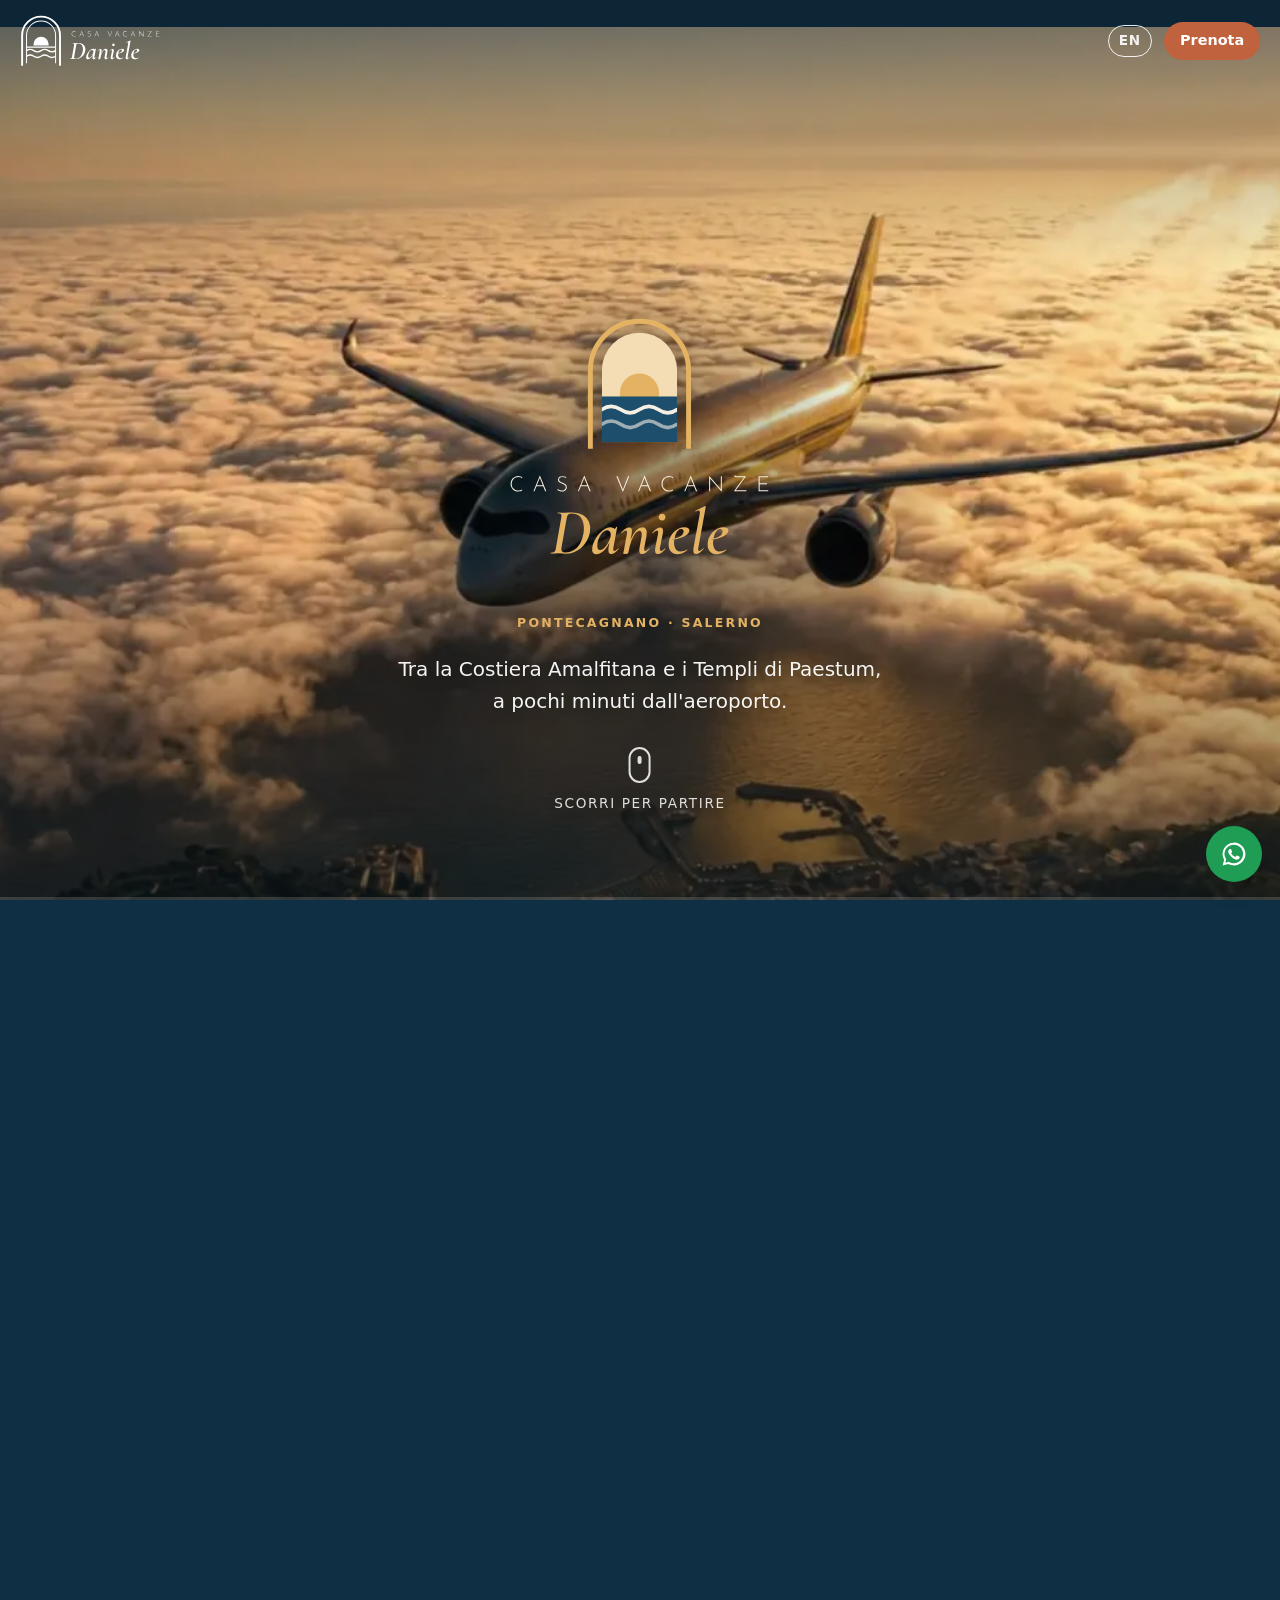
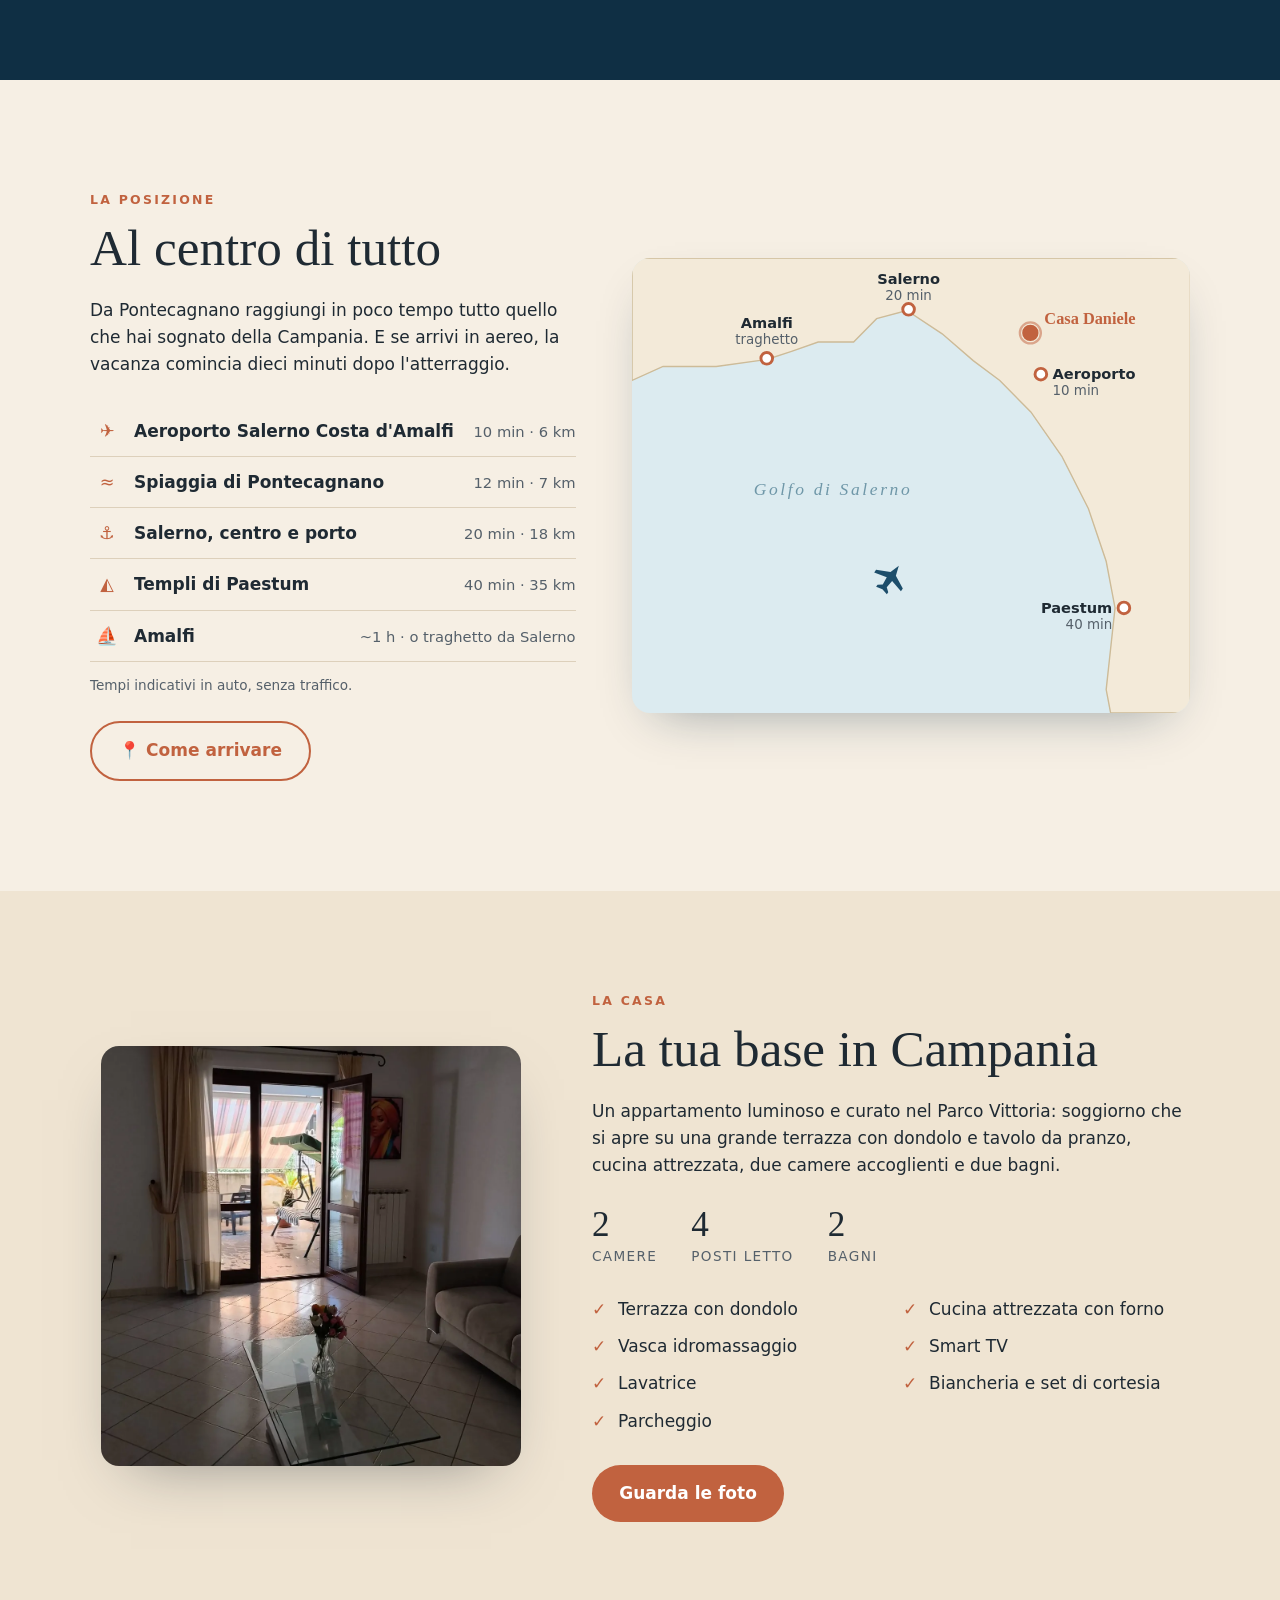
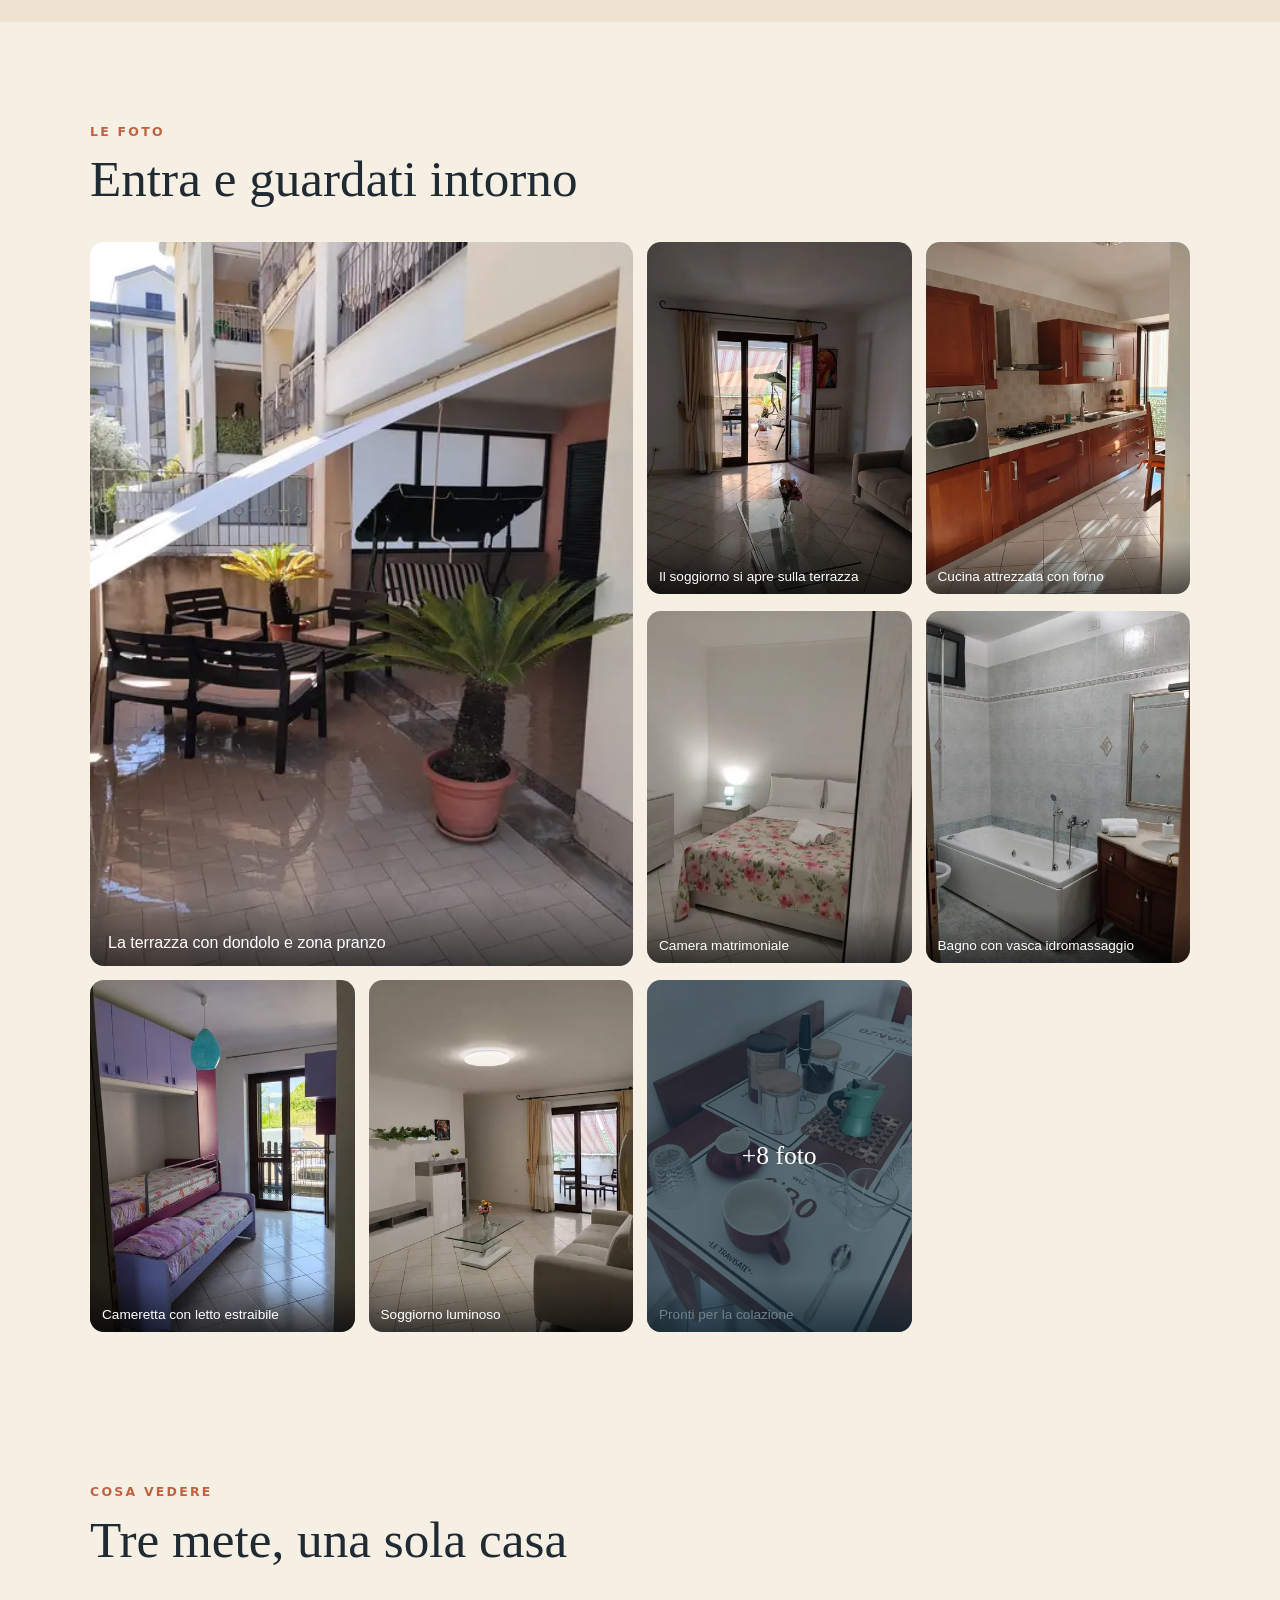
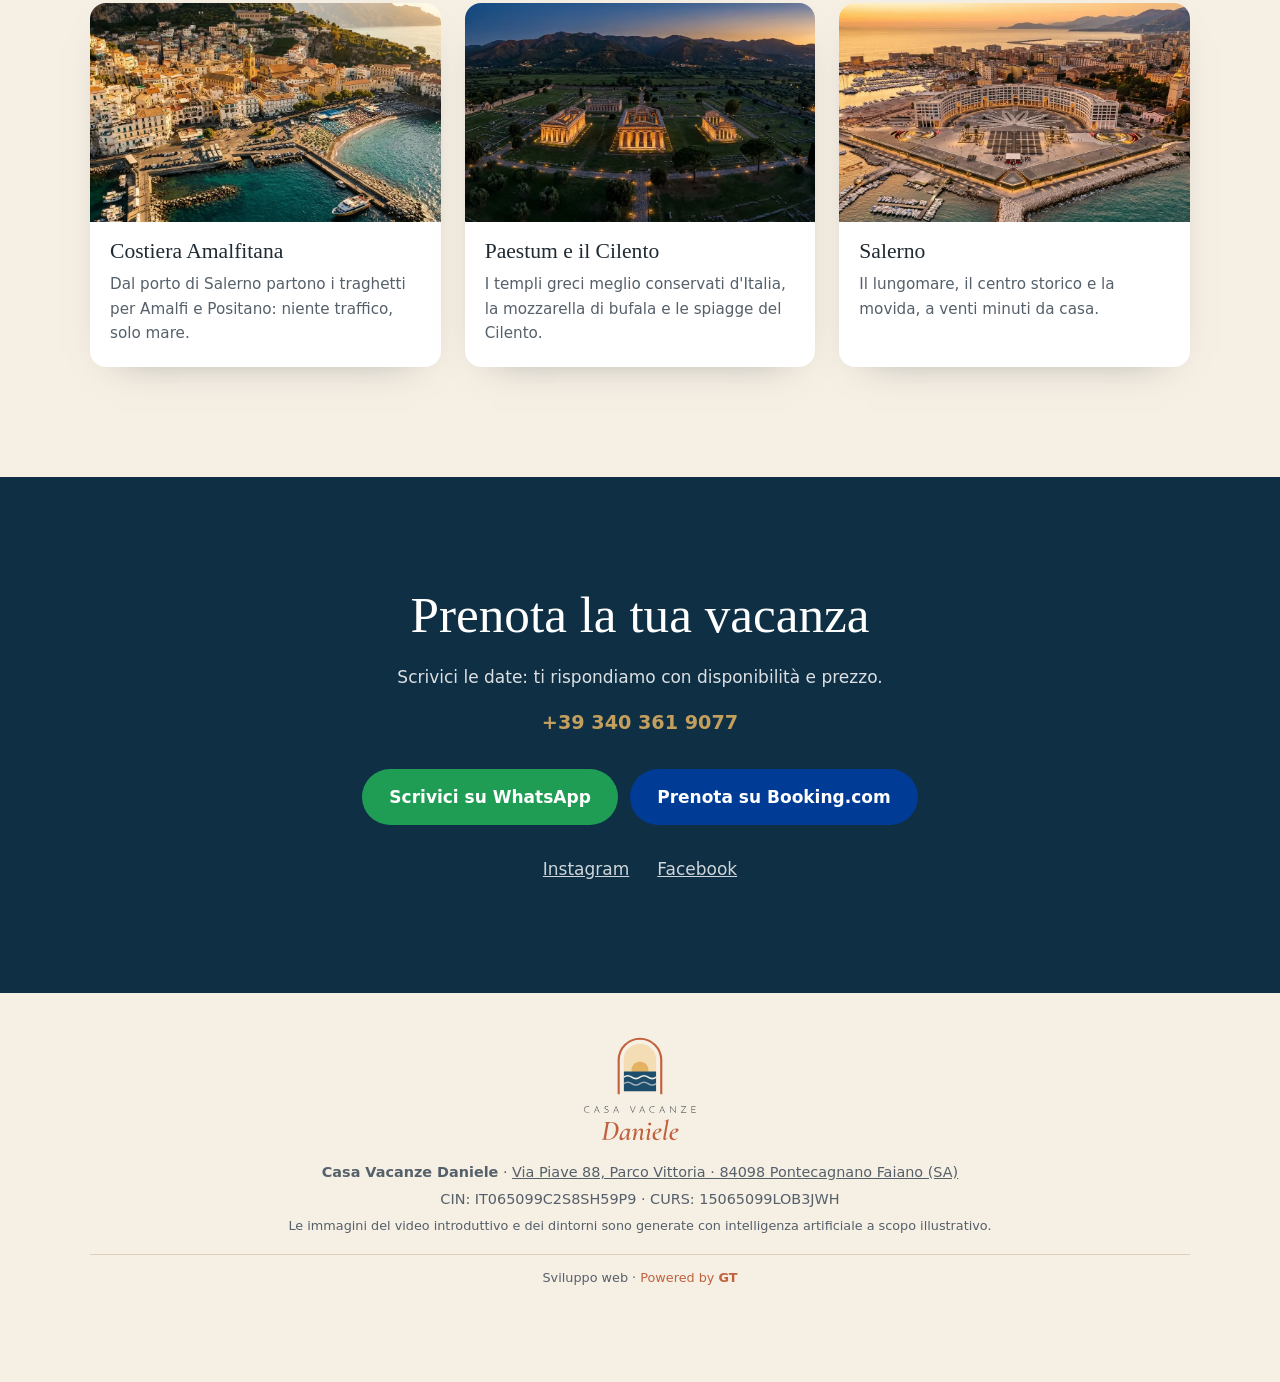
==== index.html @ b4d6b2c0 "Pulsante Prenota su Booking.com (IT/EN) Co-Authored-By: Claude Opus 5.5 <noreply@anthropic.com>" ====
<!doctype html>
<html lang="it">
<head>
<meta charset="utf-8">
<meta name="viewport" content="width=device-width, initial-scale=1">
<title>Casa Vacanze Daniele · Pontecagnano</title>
<meta name="description" content="Casa vacanze a Pontecagnano (SA): a 10 minuti dall'Aeroporto Salerno Costa d'Amalfi, tra la Costiera Amalfitana e i Templi di Paestum.">
<link rel="canonical" href="https://casavacanzedaniele.pages.dev/">
<link rel="alternate" hreflang="it" href="https://casavacanzedaniele.pages.dev/">
<link rel="alternate" hreflang="en" href="https://casavacanzedaniele.pages.dev/en/">
<link rel="alternate" hreflang="x-default" href="https://casavacanzedaniele.pages.dev/">
<meta name="theme-color" content="#0f2f44">
<meta property="og:type" content="website">
<meta property="og:site_name" content="Casa Vacanze Daniele">
<meta property="og:title" content="Casa Vacanze Daniele · Pontecagnano">
<meta property="og:description" content="Casa vacanze a Pontecagnano (SA): a 10 minuti dall'Aeroporto Salerno Costa d'Amalfi, tra la Costiera Amalfitana e i Templi di Paestum.">
<meta property="og:url" content="https://casavacanzedaniele.pages.dev/">
<meta property="og:image" content="https://casavacanzedaniele.pages.dev/brand/og-image.jpg">
<meta property="og:image:width" content="1200">
<meta property="og:image:height" content="630">
<meta property="og:image:alt" content="Logo Casa Vacanze Daniele">
<meta property="og:locale" content="it_IT">
<meta property="og:locale:alternate" content="en_GB">
<meta name="twitter:card" content="summary_large_image">
<link rel="preload" as="image" href="frames/d/000.webp" media="(min-aspect-ratio: 1/1)">
<link rel="preload" as="image" href="frames/m/000.webp" media="(max-aspect-ratio: 1/1)">
<link rel="icon" href="brand/favicon.svg" type="image/svg+xml">
<link rel="icon" href="brand/favicon.ico" sizes="any">
<link rel="apple-touch-icon" href="brand/apple-touch-icon.png">
<link rel="stylesheet" href="style.css">
</head>
<body>

<header class="topbar">
  <a class="brand" href="#top" aria-label="Casa Vacanze Daniele, torna all'inizio">
    <img class="logo-light" src="brand/logo-orizzontale-mono-bianco.svg" alt="" width="150" height="44">
    <img class="logo-color" src="brand/logo-orizzontale-colore.svg" alt="" width="150" height="44">
  </a>
  <nav class="topnav">
    <a class="lang" href="en/" hreflang="en" lang="en" aria-label="English version">EN</a>
    <a class="btn btn-small" href="#prenota">Prenota</a>
  </nav>
</header>

<!-- ===== Volo a scorrimento ===== -->
<section id="top" class="volo" aria-label="Il viaggio verso Casa Vacanze Daniele">
  <div class="volo-sticky">
    <canvas id="volo-canvas" aria-hidden="true"></canvas>
    <div class="volo-shade"></div>

    <div class="cap cap-hero" data-in="0" data-out="0.09">
      <h1 class="hero-logo"><img src="brand/logo-verticale-negativo.svg" alt="Casa Vacanze Daniele" width="300" height="200"></h1>
      <p class="eyebrow">Pontecagnano · Salerno</p>
      <p class="lead">Tra la Costiera Amalfitana e i Templi di Paestum,<br>a pochi minuti dall'aeroporto.</p>
      <p class="scroll-hint"><span></span>Scorri per partire</p>
    </div>

    <div class="cap cap-left" data-in="0.11" data-out="0.25">
      <p class="eyebrow">✈ Si atterra qui</p>
      <h2>Aeroporto Salerno<br>Costa d'Amalfi</h2>
      <p class="stat"><strong>10</strong> minuti da casa <span>· 6 km</span></p>
    </div>

    <div class="cap cap-right" data-in="0.33" data-out="0.5">
      <p class="eyebrow">Costiera Amalfitana</p>
      <h2>Amalfi, Positano,<br>Ravello</h2>
      <p class="stat"><strong>20</strong> minuti al porto di Salerno <span>· poi il traghetto</span></p>
    </div>

    <div class="cap cap-left" data-in="0.6" data-out="0.79">
      <p class="eyebrow">Patrimonio UNESCO</p>
      <h2>I Templi<br>di Paestum</h2>
      <p class="stat"><strong>40</strong> minuti da casa <span>· 35 km</span></p>
    </div>

    <div class="cap cap-end" data-in="0.88" data-out="1.01">
      <p class="eyebrow">Via Piave 88 · Parco Vittoria</p>
      <h2>E poi, casa.</h2>
      <a class="btn" href="#prenota">Verifica le date</a>
    </div>

    <div class="volo-progress"><span id="volo-bar"></span></div>
  </div>
</section>

<!-- ===== Mappa ===== -->
<section id="posizione" class="mappa">
  <div class="wrap mappa-grid">
    <div class="mappa-text">
      <p class="eyebrow">La posizione</p>
      <h2>Al centro di tutto</h2>
      <p>Da Pontecagnano raggiungi in poco tempo tutto quello che hai sognato della Campania. E se arrivi in aereo, la vacanza comincia dieci minuti dopo l'atterraggio.</p>
      <ul class="dist">
        <li><span class="ico">✈</span><b>Aeroporto Salerno Costa d'Amalfi</b><i>10 min · 6 km</i></li>
        <li><span class="ico">≈</span><b>Spiaggia di Pontecagnano</b><i>12 min · 7 km</i></li>
        <li><span class="ico">⚓</span><b>Salerno, centro e porto</b><i>20 min · 18 km</i></li>
        <li><span class="ico">◭</span><b>Templi di Paestum</b><i>40 min · 35 km</i></li>
        <li><span class="ico">⛵</span><b>Amalfi</b><i>~1 h · o traghetto da Salerno</i></li>
      </ul>
      <p class="note">Tempi indicativi in auto, senza traffico.</p>
      <a class="btn btn-outline" href="https://www.google.com/maps/dir/?api=1&amp;destination=Via%20Piave%2088%2C%2084098%20Pontecagnano%20Faiano%20SA" target="_blank" rel="noopener">📍 Come arrivare</a>
    </div>
    <div class="mappa-svg-wrap">
      <svg id="mappa-svg" role="img" aria-label="Mappa schematica: la casa al centro tra aeroporto, Salerno, Costiera Amalfitana e Paestum"></svg>
    </div>
  </div>
</section>

<!-- ===== La casa ===== -->
<section id="casa" class="casa">
  <div class="wrap casa-grid">
    <figure class="casa-foto"><img src="img/galleria/02-soggiorno-terrazza.webp" alt="Il soggiorno che si apre sulla terrazza" loading="lazy" width="1050" height="1400"></figure>
    <div>
      <p class="eyebrow">La casa</p>
      <h2>La tua base in Campania</h2>
      <p>Un appartamento luminoso e curato nel Parco Vittoria: soggiorno che si apre su una grande terrazza con dondolo e tavolo da pranzo, cucina attrezzata, due camere accoglienti e due bagni.</p>
      <div class="facts">
        <div><strong>2</strong><span>camere</span></div>
        <div><strong>4</strong><span>posti letto</span></div>
        <div><strong>2</strong><span>bagni</span></div>
      </div>
      <ul class="servizi">
        <li>Terrazza con dondolo</li>
        <li>Cucina attrezzata con forno</li>
        <li>Vasca idromassaggio</li>
        <li>Smart TV</li>
        <li>Lavatrice</li>
        <li>Biancheria e set di cortesia</li>
        <li>Parcheggio</li>
      </ul>
      <a class="btn galleria-open" href="#galleria">Guarda le foto</a>
    </div>
  </div>
</section>

<!-- ===== Galleria ===== -->
<section id="galleria" class="galleria">
  <div class="wrap">
    <p class="eyebrow">Le foto</p>
    <h2>Entra e guardati intorno</h2>
    <div id="galleria-grid" class="g-grid"></div>
  </div>
</section>

<dialog id="lightbox" class="lb" aria-label="Galleria foto">
  <button class="lb-close" type="button" aria-label="Chiudi">×</button>
  <button class="lb-prev" type="button" aria-label="Foto precedente">‹</button>
  <figure><img id="lb-img" alt=""><figcaption id="lb-cap"></figcaption></figure>
  <button class="lb-next" type="button" aria-label="Foto successiva">›</button>
</dialog>

<!-- ===== Dintorni ===== -->
<section id="dintorni" class="dintorni">
  <div class="wrap">
    <p class="eyebrow">Cosa vedere</p>
    <h2>Tre mete, una sola casa</h2>
    <div class="cards">
      <article class="card"><img src="img/amalfi.webp" alt="Veduta di Amalfi dal mare" loading="lazy"><div><h3>Costiera Amalfitana</h3><p>Dal porto di Salerno partono i traghetti per Amalfi e Positano: niente traffico, solo mare.</p></div></article>
      <article class="card"><img src="img/paestum.webp" alt="I templi di Paestum al tramonto" loading="lazy"><div><h3>Paestum e il Cilento</h3><p>I templi greci meglio conservati d'Italia, la mozzarella di bufala e le spiagge del Cilento.</p></div></article>
      <article class="card"><img src="img/salerno.webp" alt="Il lungomare di Salerno" loading="lazy"><div><h3>Salerno</h3><p>Il lungomare, il centro storico e la movida, a venti minuti da casa.</p></div></article>
    </div>
  </div>
</section>

<!-- ===== Prenota ===== -->
<section id="prenota" class="prenota">
  <div class="wrap">
    <h2>Prenota la tua vacanza</h2>
    <p>Scrivici le date: ti rispondiamo con disponibilità e prezzo.</p>
    <p class="tel"><a href="tel:+393403619077">+39 340 361 9077</a></p>
    <div class="cta-row">
      <a class="btn btn-wa" href="https://wa.me/393403619077?text=Ciao!%20Vorrei%20informazioni%20su%20Casa%20Vacanze%20Daniele%20per%20queste%20date%3A%20" target="_blank" rel="noopener">Scrivici su WhatsApp</a>
      <a class="btn btn-booking" href="https://www.booking.com/hotel/it/casa-vacanza-daniele.it.html" target="_blank" rel="noopener">Prenota su Booking.com</a>
    </div>
    <div class="social">
      <a href="https://www.instagram.com/casa.vacanze.daniele.88" target="_blank" rel="noopener">Instagram</a>
      <a href="https://www.facebook.com/share/1AMpjpH5wC/" target="_blank" rel="noopener">Facebook</a>
    </div>
  </div>
</section>

<footer class="footer">
  <div class="wrap">
    <img class="footer-logo" src="brand/logo-verticale-colore.svg" alt="Casa Vacanze Daniele" width="150" height="100" loading="lazy">
    <p><b>Casa Vacanze Daniele</b> · <a href="https://www.google.com/maps/dir/?api=1&amp;destination=Via%20Piave%2088%2C%2084098%20Pontecagnano%20Faiano%20SA" target="_blank" rel="noopener">Via Piave 88, Parco Vittoria · 84098 Pontecagnano Faiano (SA)</a></p>
    <p>CIN: IT065099C2S8SH59P9 · CURS: 15065099LOB3JWH</p>
    <p class="small">Le immagini del video introduttivo e dei dintorni sono generate con intelligenza artificiale a scopo illustrativo.</p>
    <p class="credit">Sviluppo web · <a href="https://giuseppetrotta82.github.io/" target="_blank" rel="noopener">Powered by <b>GT</b></a></p>
  </div>
</footer>

<a class="wa-float" href="https://wa.me/393403619077?text=Ciao!%20Vorrei%20informazioni%20su%20Casa%20Vacanze%20Daniele%20per%20queste%20date%3A%20" target="_blank" rel="noopener" aria-label="Scrivici su WhatsApp">
  <svg viewBox="0 0 32 32" width="28" height="28" aria-hidden="true"><path fill="currentColor" d="M16 3a13 13 0 0 0-11.2 19.6L3 29l6.6-1.7A13 13 0 1 0 16 3zm0 23.6c-2 0-3.9-.5-5.6-1.5l-.4-.2-3.9 1 1-3.8-.3-.4A10.6 10.6 0 1 1 16 26.6zm5.8-7.9c-.3-.2-1.9-.9-2.2-1-.3-.1-.5-.2-.7.2l-1 1.2c-.2.2-.4.2-.7.1a8.7 8.7 0 0 1-4.3-3.8c-.3-.6.3-.5.9-1.7.1-.2 0-.4 0-.5l-1-2.4c-.3-.6-.5-.5-.7-.5h-.6c-.2 0-.6.1-.9.4-.3.3-1.1 1.1-1.1 2.7s1.2 3.1 1.3 3.3c.2.2 2.3 3.5 5.5 4.9 2 .9 2.8 1 3.8.8.6-.1 1.9-.8 2.2-1.5.3-.7.3-1.4.2-1.5-.1-.2-.3-.3-.7-.5z"/></svg>
</a>

<script src="app.js"></script>
<!-- Cloudflare Web Analytics --><script type='module' src='https://static.cloudflareinsights.com/beacon.min.js' data-cf-beacon='{"token": "2e57af9ade6646ae8758095573b3b526"}'></script><!-- End Cloudflare Web Analytics -->
</body>
</html>
---- style.css ----
:root{
  --sand:#f6efe4;
  --sand-2:#efe4d2;
  --ink:#1f2a33;
  --ink-soft:#55606a;
  --sea:#1d4e6b;
  --sea-deep:#0f2f44;
  --terra:#c1623f;
  --gold:#e3b363;
  --line:#ddd0bb;
  --serif:"Iowan Old Style","Palatino Linotype",Palatino,Georgia,serif;
  --sans:system-ui,-apple-system,"Segoe UI",Roboto,"Helvetica Neue",Arial,sans-serif;
}
*{box-sizing:border-box}
html{scroll-behavior:smooth}
body{margin:0;background:var(--sand);color:var(--ink);font:17px/1.6 var(--sans);-webkit-font-smoothing:antialiased}
img{max-width:100%;display:block}
h1,h2,h3{font-family:var(--serif);font-weight:500;line-height:1.1;margin:0 0 .4em}
h1 em,.brand em{font-style:italic;color:var(--gold)}
h2{font-size:clamp(2rem,4.5vw,3.2rem)}
h3{font-size:1.35rem}
a{color:inherit}
.wrap{max-width:1140px;margin:0 auto;padding:0 20px}
.eyebrow{text-transform:uppercase;letter-spacing:.18em;font-size:.78rem;font-weight:600;color:var(--terra);margin:0 0 .8em}
.todo{background:#fff3b0;color:#6b5400;border-radius:4px;padding:0 .3em;font-style:normal}

/* bottoni */
.btn{display:inline-block;background:var(--terra);color:#fff;text-decoration:none;font-weight:600;padding:.85em 1.6em;border-radius:999px;transition:transform .2s,background .2s}
.btn:hover{background:#a9512f;transform:translateY(-1px)}
.btn-small{padding:.5em 1.1em;font-size:.9rem}
.btn-outline{background:transparent;color:var(--terra);border:2px solid var(--terra);margin-top:.6em}
.btn-outline:hover{background:var(--terra);color:#fff}
.topnav{display:flex;align-items:center;gap:12px}
.lang{font-weight:600;font-size:.85rem;letter-spacing:.06em;text-decoration:none;border:1.5px solid currentColor;border-radius:999px;padding:.32em .75em;opacity:.9}
.lang:hover{opacity:1}
.footer p a{color:inherit}
.btn-wa{background:#1f9d55}
.btn-wa:hover{background:#18834a}
.btn .todo{margin-left:.4em}

/* topbar */
.topbar{position:fixed;inset:0 0 auto;z-index:20;display:flex;justify-content:space-between;align-items:center;padding:14px 20px;color:#fff;transition:background .3s,color .3s,box-shadow .3s}
.topbar.solid{background:rgba(246,239,228,.94);color:var(--ink);box-shadow:0 1px 0 var(--line);backdrop-filter:blur(8px)}
.brand{display:block;height:54px;text-decoration:none}
.brand img{height:54px;width:auto}
@media (max-width:820px){.brand,.brand img{height:44px}}
.brand .logo-color,.topbar.solid .brand .logo-light{display:none}
.topbar.solid .brand .logo-color{display:block}
.hero-logo{margin:0 0 .5em}
.hero-logo img{width:min(300px,62vw);height:auto;margin:0 auto;filter:drop-shadow(0 4px 18px rgba(0,0,0,.35))}
.footer-logo{width:130px;height:auto;margin-bottom:14px}

/* ===== volo ===== */
.volo{position:relative;height:720vh;background:var(--sea-deep)}
.volo-sticky{position:sticky;top:0;height:100vh;height:100svh;overflow:hidden}
#volo-canvas{position:absolute;inset:0;width:100%;height:100%;display:block}
.volo-shade{position:absolute;inset:0;pointer-events:none;background:linear-gradient(180deg,rgba(10,25,36,.45) 0%,rgba(10,25,36,0) 30%,rgba(10,25,36,0) 60%,rgba(10,25,36,.55) 100%)}
.cap{position:absolute;color:#fff;opacity:0;transform:translateY(24px);pointer-events:none;text-shadow:0 2px 18px rgba(0,0,0,.45);max-width:min(560px,86vw)}
.cap.on{pointer-events:auto}
.cap::before{content:"";position:absolute;inset:-60px -90px;z-index:-1;background:radial-gradient(closest-side,rgba(8,20,30,.55),rgba(8,20,30,0));pointer-events:none}
.cap h1{font-size:clamp(2.6rem,7vw,5.4rem)}
.cap h2{font-size:clamp(2rem,5vw,3.6rem)}
.cap .eyebrow{color:var(--gold)}
.cap .lead{font-size:clamp(1rem,1.6vw,1.25rem);opacity:.95}
.cap-hero{left:50%;top:auto;bottom:8vh;transform:translate(-50%,0);text-align:center;max-width:90vw}
.cap-left{left:6vw;bottom:14vh}
.cap-right{right:6vw;bottom:14vh;text-align:right}
.cap-end{left:50%;bottom:16vh;transform:translateX(-50%);text-align:center}
.stat{font-size:1.1rem;margin:.3em 0 0}
.stat strong{font-family:var(--serif);font-size:3.4rem;font-weight:500;color:var(--gold);vertical-align:-.12em;margin-right:.15em}
.stat span{opacity:.8}
.scroll-hint{margin-top:2.2em;font-size:.85rem;letter-spacing:.12em;text-transform:uppercase;opacity:.85}
.scroll-hint span{display:block;width:22px;height:36px;border:2px solid #fff;border-radius:12px;margin:0 auto .7em;position:relative}
.scroll-hint span::after{content:"";position:absolute;left:50%;top:7px;width:4px;height:8px;margin-left:-2px;background:#fff;border-radius:2px;animation:wheel 1.6s infinite}
@keyframes wheel{0%{opacity:1;transform:translateY(0)}100%{opacity:0;transform:translateY(12px)}}
.volo-progress{position:absolute;left:0;right:0;bottom:0;height:3px;background:rgba(255,255,255,.15)}
.volo-progress span{display:block;height:100%;width:0;background:var(--gold)}

/* ===== mappa ===== */
.mappa{padding:110px 0}
.mappa-grid{display:grid;grid-template-columns:1fr 1.15fr;gap:56px;align-items:center}
.dist{list-style:none;padding:0;margin:1.6em 0 .6em}
.dist li{display:grid;grid-template-columns:34px 1fr auto;align-items:baseline;gap:10px;padding:.65em 0;border-bottom:1px solid var(--line)}
.dist .ico{color:var(--terra);font-size:1.1rem;text-align:center}
.dist i{font-style:normal;color:var(--ink-soft);font-size:.92rem;white-space:nowrap}
.note{font-size:.85rem;color:var(--ink-soft)}
.mappa-svg-wrap{background:#dcebf0;border-radius:18px;overflow:hidden;box-shadow:0 20px 50px -25px rgba(15,47,68,.45)}
#mappa-svg{display:block;width:100%;height:auto}
#mappa-svg .land{fill:#f3ead9;stroke:#cdbb98;stroke-width:1.2}
#mappa-svg .route{fill:none;stroke:var(--terra);stroke-width:2.4;stroke-linecap:round;stroke-dasharray:4 7}
#mappa-svg .route.main{stroke-width:3.2;stroke:var(--sea)}
#mappa-svg .dot{fill:#fff;stroke:var(--terra);stroke-width:2.5}
#mappa-svg .home{fill:var(--terra)}
#mappa-svg .home-ring{fill:none;stroke:var(--terra);stroke-width:2;opacity:.5;transform-box:fill-box;transform-origin:center;animation:ring 2.2s infinite}
@keyframes ring{0%{transform:scale(.6);opacity:.7}100%{transform:scale(2.2);opacity:0}}
#mappa-svg .lbl{font:600 12.5px var(--sans);fill:var(--ink)}
#mappa-svg .lbl-t{font:500 11.5px var(--sans);fill:var(--ink-soft)}
#mappa-svg .lbl-home{font:600 14px var(--serif);fill:var(--terra)}
#mappa-svg .sea-lbl{font:italic 15px var(--serif);fill:#6f97a8;letter-spacing:.15em}
#mappa-svg .plane{fill:var(--sea)}

/* ===== casa ===== */
.casa{padding:100px 0;background:var(--sand-2)}
.casa-grid{display:grid;grid-template-columns:.85fr 1.15fr;gap:60px;align-items:center}
.casa-foto{max-width:420px;margin:0 auto}
.casa-foto img{border-radius:18px;box-shadow:0 24px 60px -30px rgba(31,42,51,.5);aspect-ratio:1/1;object-fit:cover;object-position:50% 85%;width:100%;height:auto}
.facts{display:flex;gap:34px;margin:1.6em 0}
.facts strong{display:block;font-family:var(--serif);font-size:2.2rem;font-weight:500;line-height:1}
.facts span{font-size:.85rem;color:var(--ink-soft);text-transform:uppercase;letter-spacing:.1em}
.servizi{list-style:none;padding:0;margin:0;display:grid;grid-template-columns:1fr 1fr;gap:10px 24px}
.servizi li{padding-left:26px;position:relative}
.servizi li::before{content:"✓";position:absolute;left:0;color:var(--terra);font-weight:700}

.casa .galleria-open{margin-top:1.8em}

/* ===== galleria ===== */
.galleria{padding:100px 0 40px}
.g-grid{display:grid;grid-template-columns:repeat(4,1fr);gap:14px;margin-top:2em}
.g-item{position:relative;padding:0;border:0;border-radius:14px;overflow:hidden;cursor:zoom-in;aspect-ratio:3/4;background:var(--sand-2)}
.g-item img{width:100%;height:100%;object-fit:cover;transition:transform .5s}
.g-item:hover img{transform:scale(1.04)}
.g-item span{position:absolute;left:0;right:0;bottom:0;padding:28px 12px 10px;color:#fff;font-size:.85rem;text-align:left;background:linear-gradient(transparent,rgba(0,0,0,.6))}
.g-big{grid-column:span 2;grid-row:span 2}
.g-big span{font-size:1rem;padding:40px 18px 14px}
.g-more em{position:absolute;inset:0;display:grid;place-items:center;background:rgba(15,47,68,.6);color:#fff;font:500 1.6rem var(--serif);font-style:normal}
.g-item:focus-visible{outline:3px solid var(--terra);outline-offset:2px}
.lb{border:0;padding:0;background:transparent;max-width:100vw;max-height:100vh;width:100vw;height:100vh;color:#fff}
.lb::backdrop{background:rgba(8,18,26,.92)}
.lb figure{margin:0;height:100%;display:flex;flex-direction:column;align-items:center;justify-content:center;padding:56px 64px 20px}
.lb img{max-width:100%;max-height:calc(100vh - 120px);object-fit:contain;border-radius:8px;user-select:none;-webkit-user-drag:none}
.lb figcaption{margin-top:12px;font-size:.95rem;opacity:.85}
.lb button{position:absolute;background:rgba(255,255,255,.12);color:#fff;border:0;border-radius:50%;width:48px;height:48px;font-size:2rem;line-height:1;cursor:pointer}
.lb button:hover{background:rgba(255,255,255,.25)}
.lb-close{top:14px;right:14px}
.lb-prev{left:14px;top:50%;transform:translateY(-50%)}
.lb-next{right:14px;top:50%;transform:translateY(-50%)}
.prenota .tel a{color:var(--gold);font-size:1.2rem;text-decoration:none;font-weight:600}

/* ===== dintorni ===== */
.dintorni{padding:110px 0}
.cards{display:grid;grid-template-columns:repeat(3,1fr);gap:24px;margin-top:2em}
.card{background:#fff;border-radius:16px;overflow:hidden;box-shadow:0 14px 40px -28px rgba(31,42,51,.5)}
.card img{aspect-ratio:16/10;object-fit:cover;width:100%}
.card div{padding:18px 20px 22px}
.card p{margin:0;color:var(--ink-soft);font-size:.95rem}

/* ===== prenota ===== */
.prenota{padding:110px 0;background:var(--sea-deep);color:#fff;text-align:center}
.prenota p{opacity:.85}
.cta-row{margin:1.8em 0;display:flex;flex-wrap:wrap;gap:12px;justify-content:center}
.btn-booking{background:#003b95}
.btn-booking:hover{background:#00296b}
.social{display:flex;gap:28px;justify-content:center}
.social a{opacity:.8}
.footer{padding:40px 0 90px;font-size:.9rem;color:var(--ink-soft)}
.footer p{margin:.3em 0}
.footer{text-align:center}
.footer .footer-logo{margin-left:auto;margin-right:auto}
.footer .small{font-size:.8rem}
.footer .credit{margin-top:1.4em;padding-top:1em;border-top:1px solid var(--line);font-size:.8rem}
.footer .credit a{color:var(--terra);text-decoration:none}
.footer .credit a:hover{text-decoration:underline}
.wa-float{position:fixed;right:18px;bottom:18px;z-index:30;width:56px;height:56px;border-radius:50%;background:#1f9d55;color:#fff;display:grid;place-items:center;box-shadow:0 10px 25px -8px rgba(0,0,0,.45)}

/* ===== mobile ===== */
@media (max-width:820px){
  body{font-size:16px}
  .wrap{padding:0 16px}
  .mappa,.casa,.dintorni,.prenota{padding:72px 0}
  .mappa-grid,.casa-grid{grid-template-columns:1fr;gap:32px}
  .mappa-svg-wrap{order:-1}
  .cards{grid-template-columns:1fr}
  .galleria{padding:72px 0 20px}
  .casa-foto img{aspect-ratio:4/3}
  .g-grid{grid-template-columns:1fr 1fr;gap:10px}
  .lb figure{padding:56px 8px 20px}
  .lb-prev,.lb-next{top:auto;bottom:16px;transform:none}
  .cap-left,.cap-right{left:16px;right:16px;bottom:12vh;text-align:left;max-width:none}
  .stat strong{font-size:2.8rem}
  .dist li{grid-template-columns:28px 1fr;}
  .dist i{grid-column:2}
}
@media (prefers-reduced-motion:reduce){
  html{scroll-behavior:auto}
  .home-ring,.scroll-hint span::after{animation:none}
}
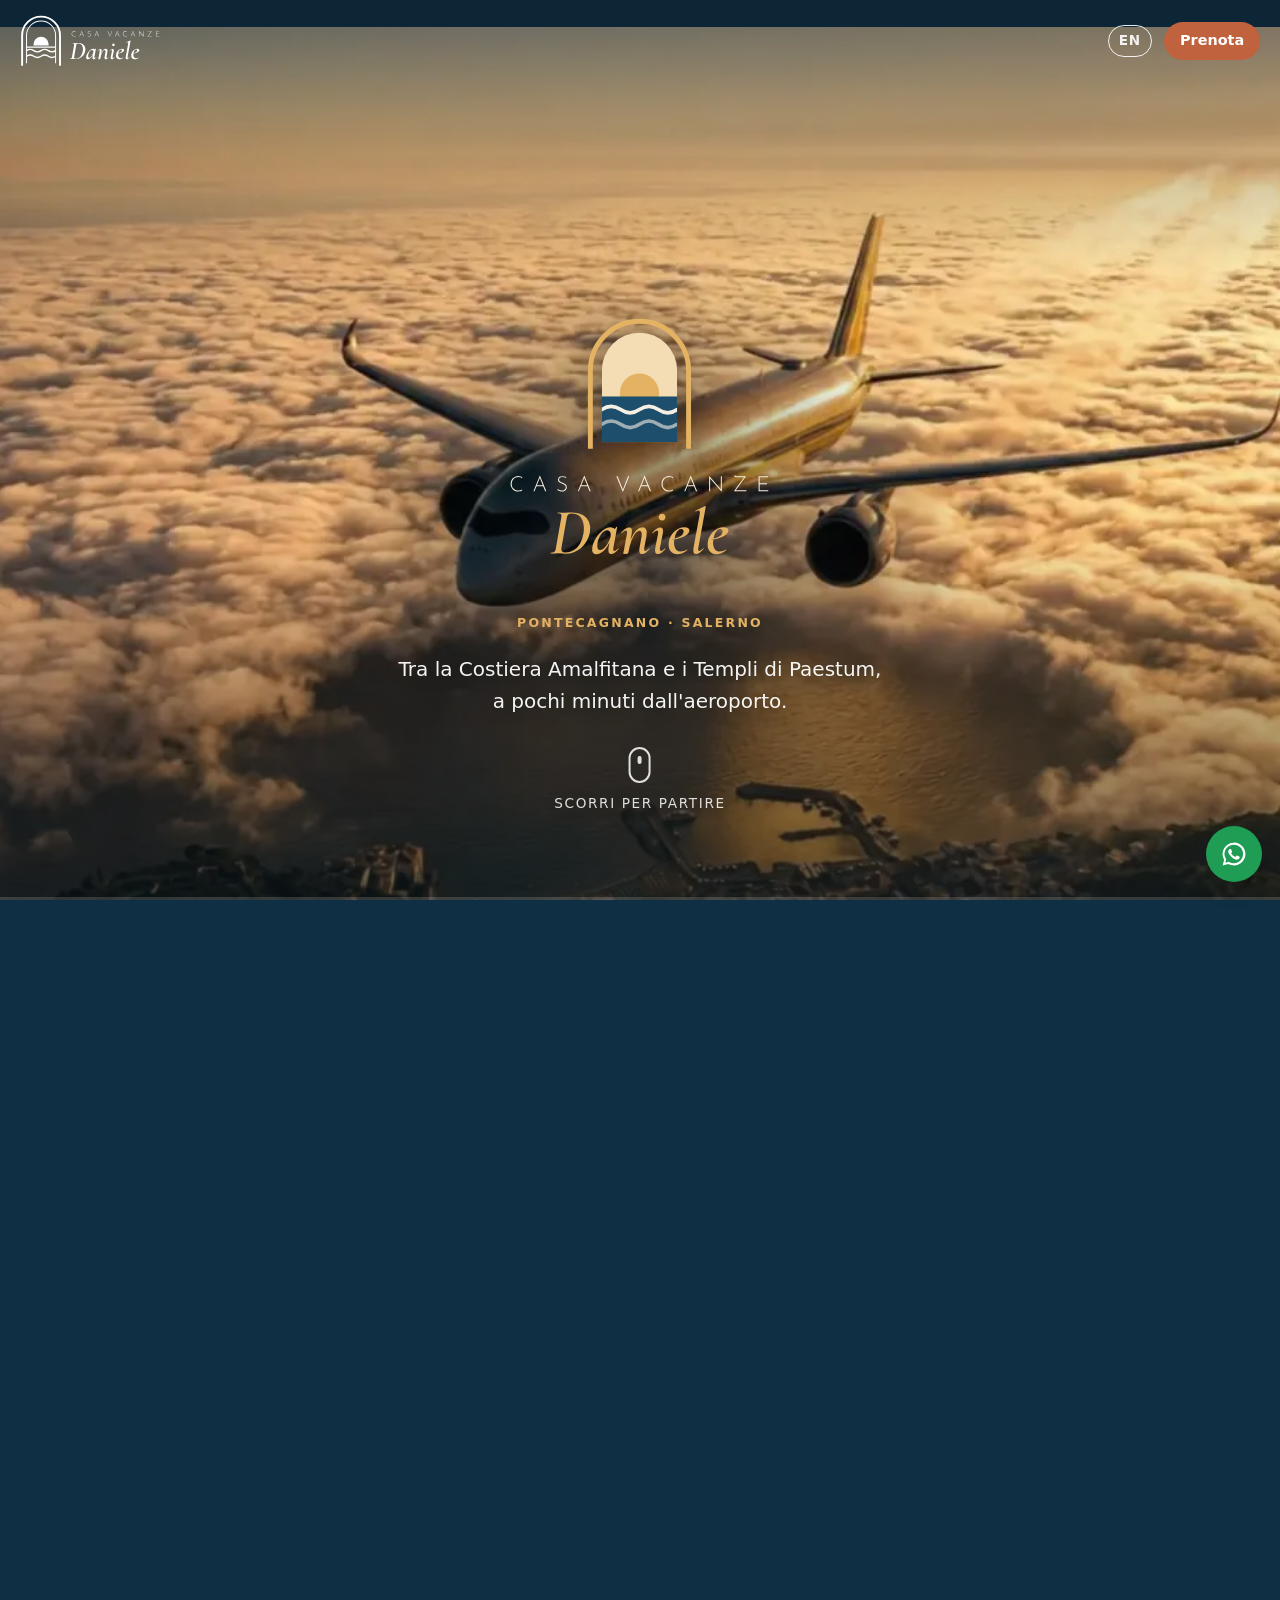
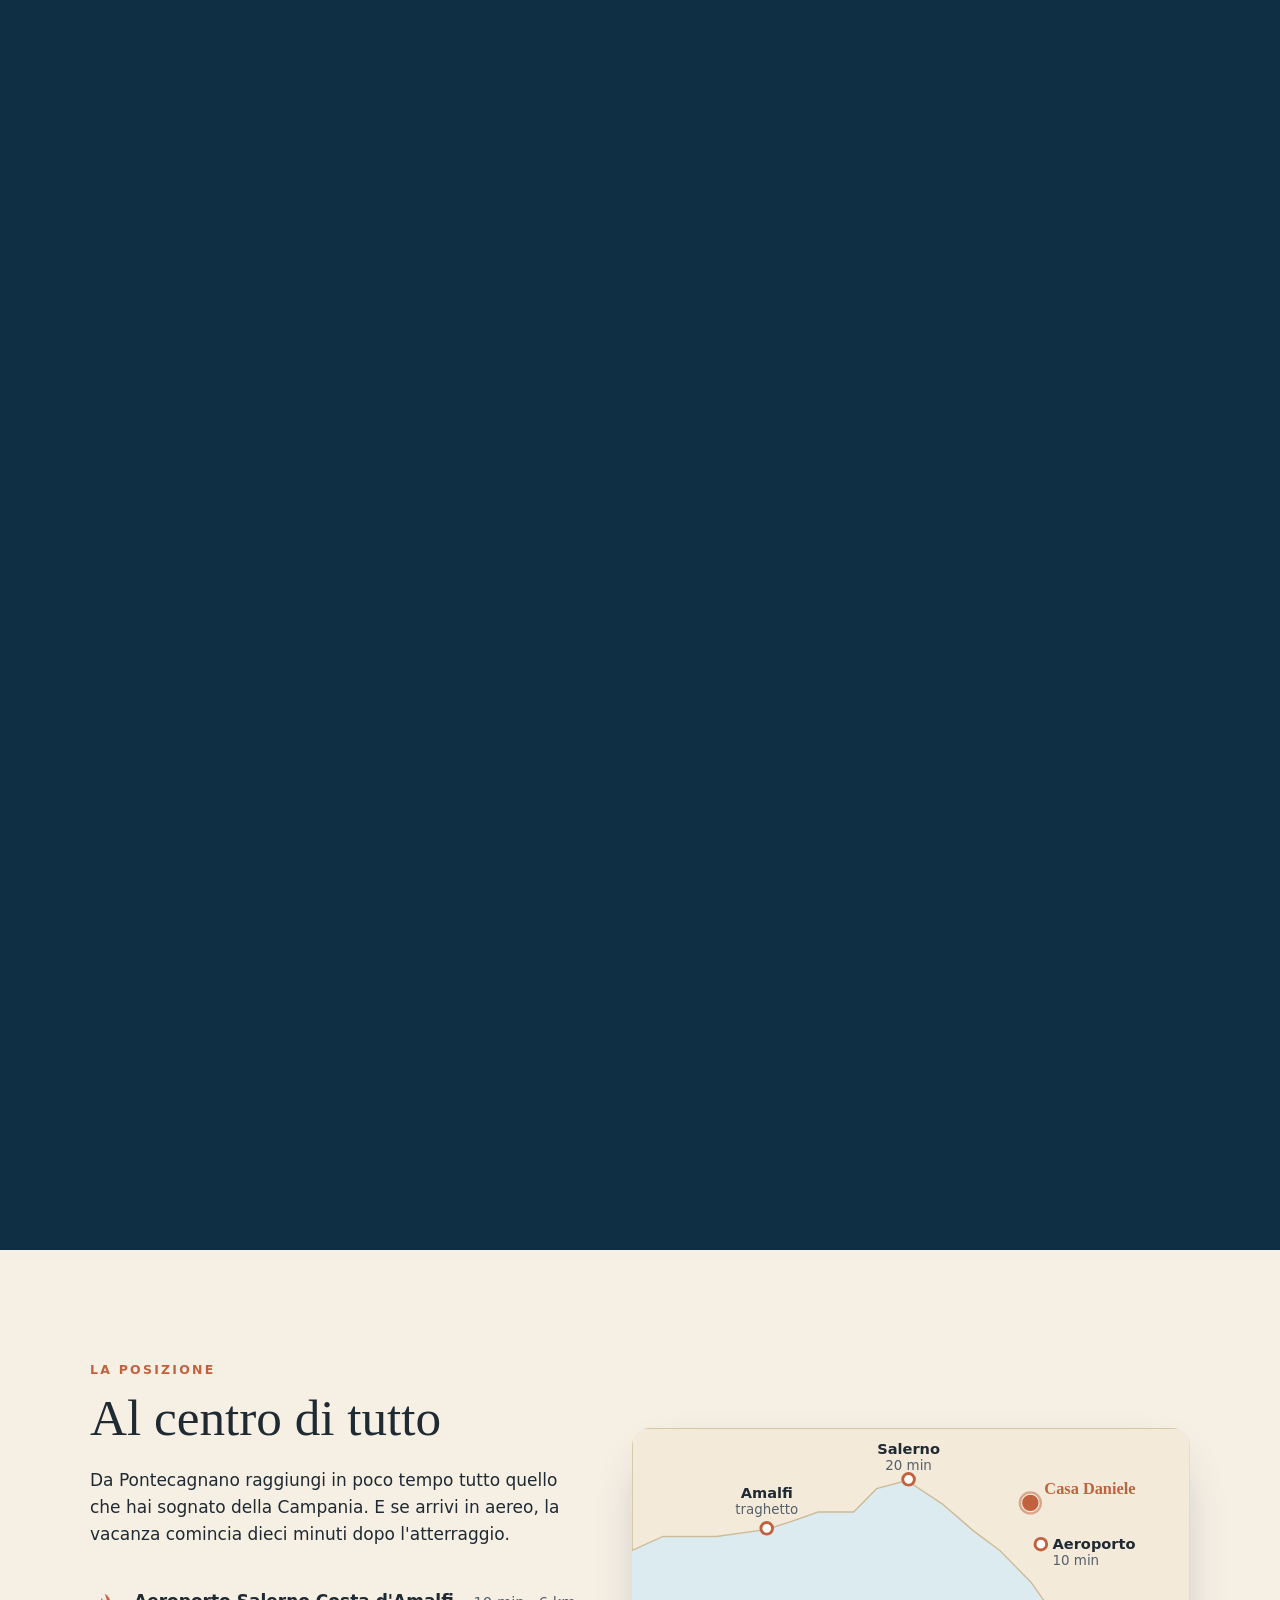
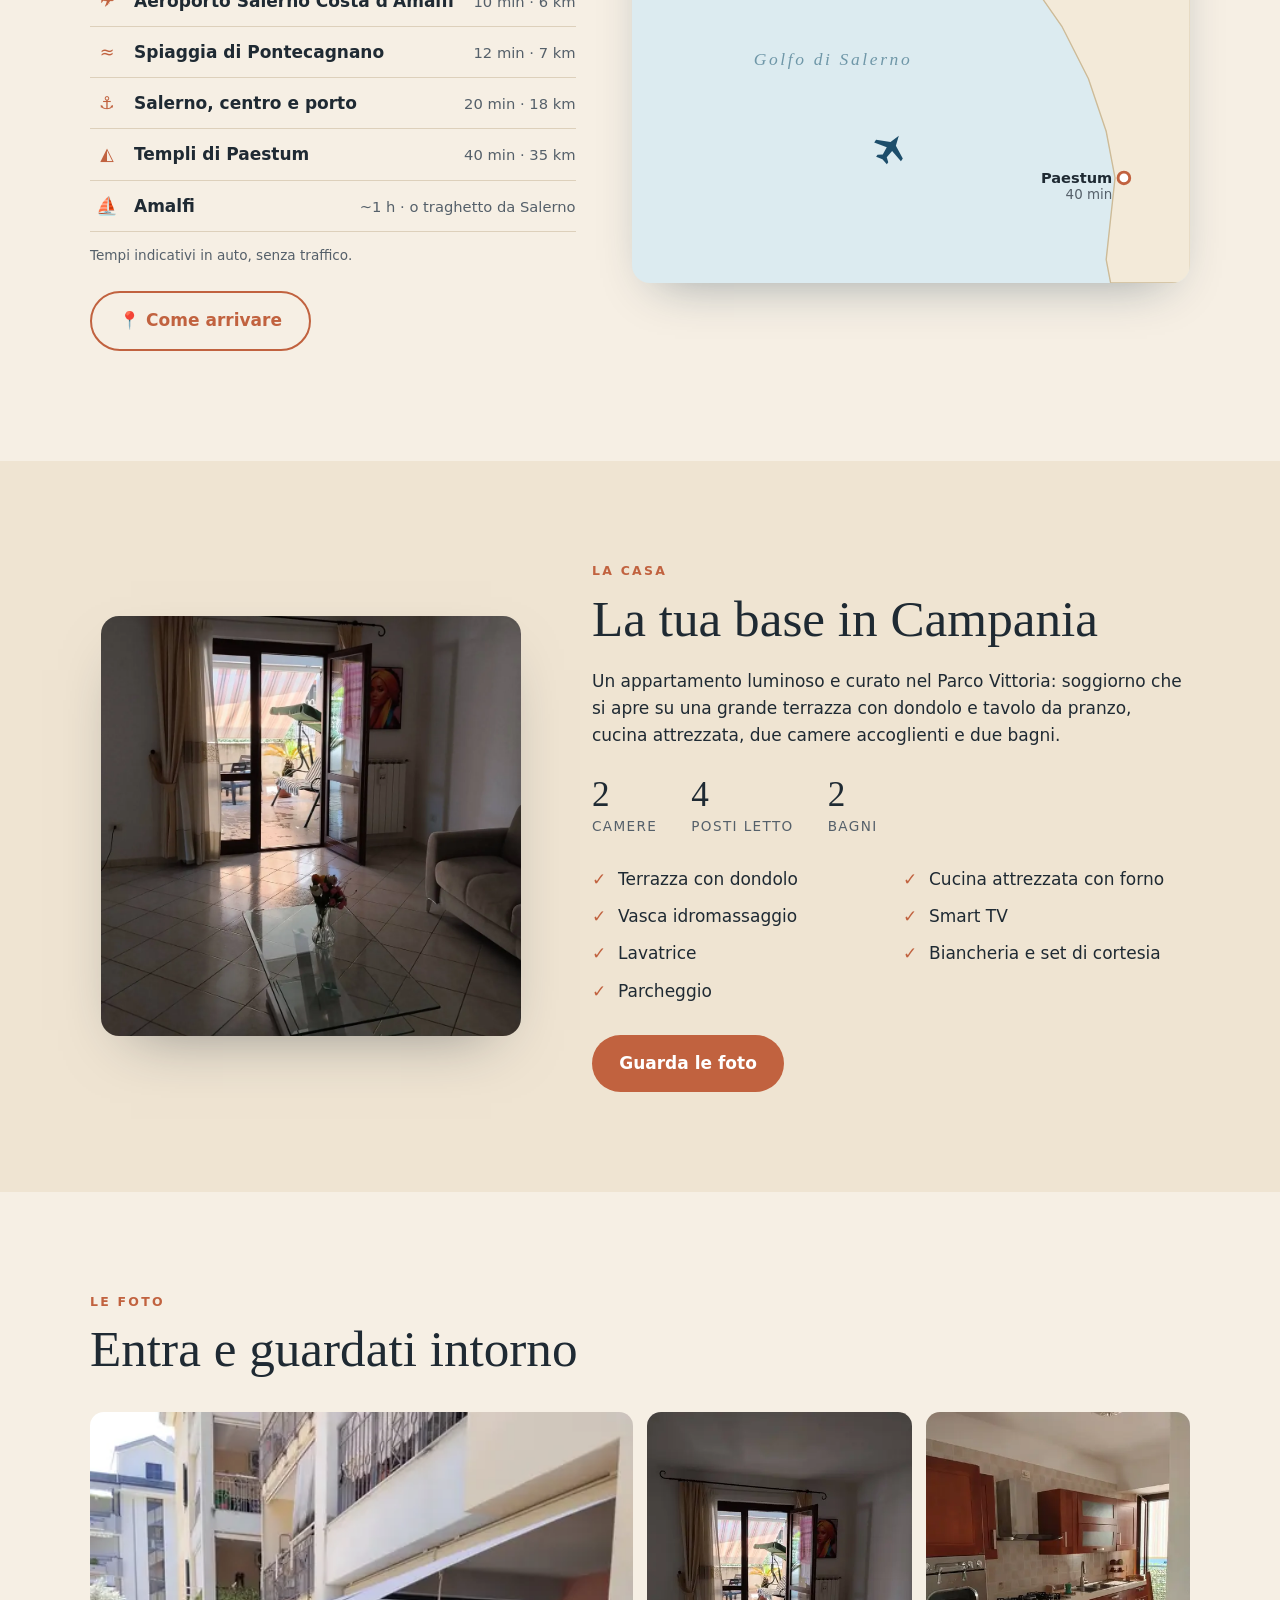
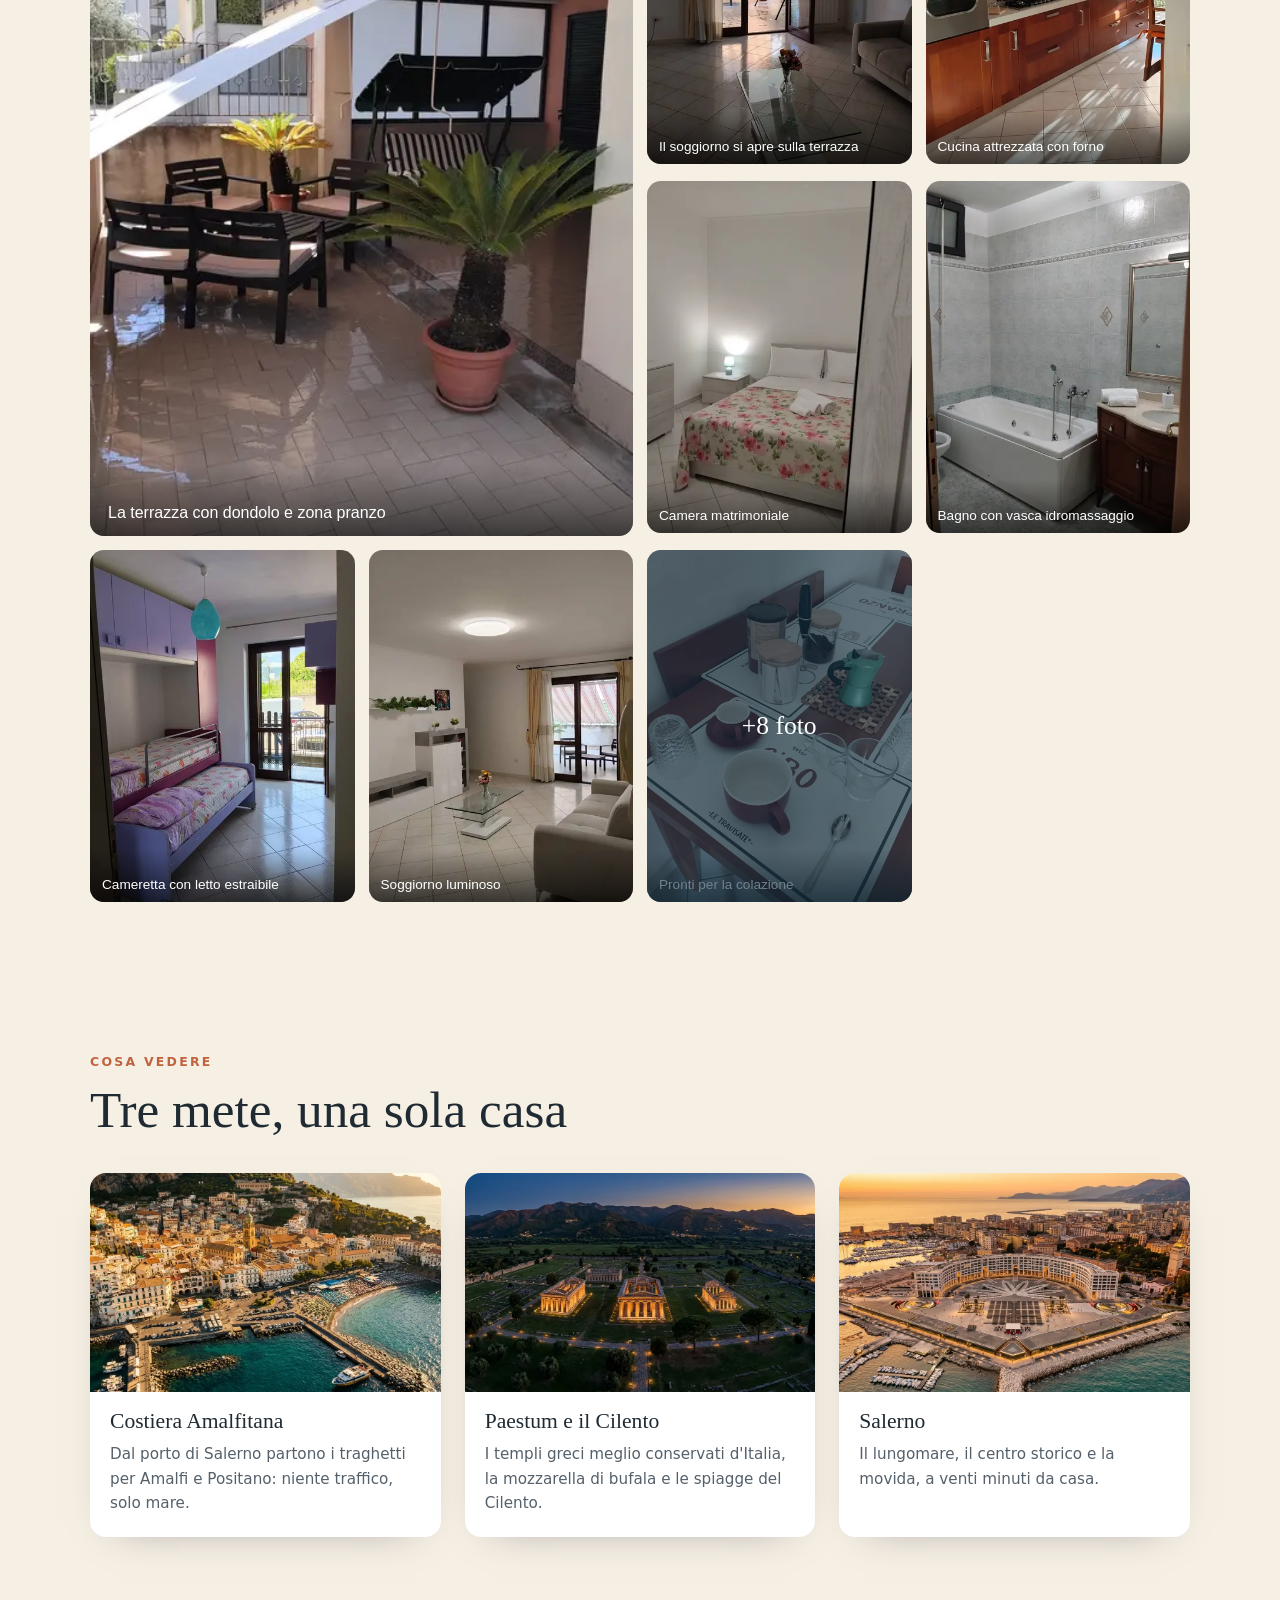
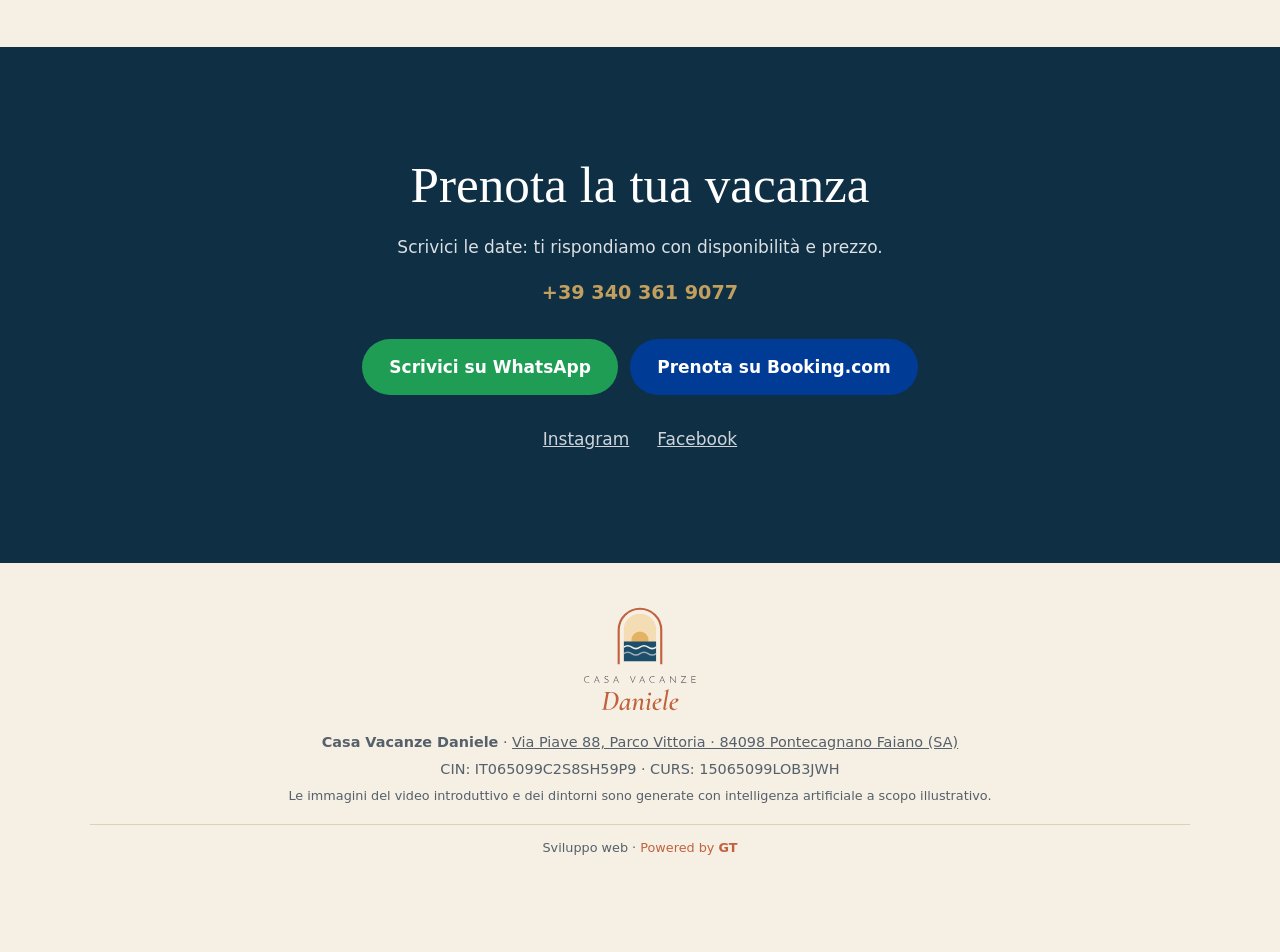
==== commit a4eb04f6: "Sosta finale sulla casa più lunga nel video a scorrimento Co-Authored-By: Claude Opus 5.5 <noreply@a" ====
--- a/index.html
+++ b/index.html
@@ -73,7 +73,7 @@
       <p class="stat"><strong>40</strong> minuti da casa <span>· 35 km</span></p>
     </div>
 
-    <div class="cap cap-end" data-in="0.88" data-out="1.01">
+    <div class="cap cap-end" data-in="0.92" data-out="1.01">
       <p class="eyebrow">Via Piave 88 · Parco Vittoria</p>
       <h2>E poi, casa.</h2>
       <a class="btn" href="#prenota">Verifica le date</a>
--- a/style.css
+++ b/style.css
@@ -51,7 +51,7 @@
 .footer-logo{width:130px;height:auto;margin-bottom:14px}
 
 /* ===== volo ===== */
-.volo{position:relative;height:720vh;background:var(--sea-deep)}
+.volo{position:relative;height:850vh;background:var(--sea-deep)}
 .volo-sticky{position:sticky;top:0;height:100vh;height:100svh;overflow:hidden}
 #volo-canvas{position:absolute;inset:0;width:100%;height:100%;display:block}
 .volo-shade{position:absolute;inset:0;pointer-events:none;background:linear-gradient(180deg,rgba(10,25,36,.45) 0%,rgba(10,25,36,0) 30%,rgba(10,25,36,0) 60%,rgba(10,25,36,.55) 100%)}
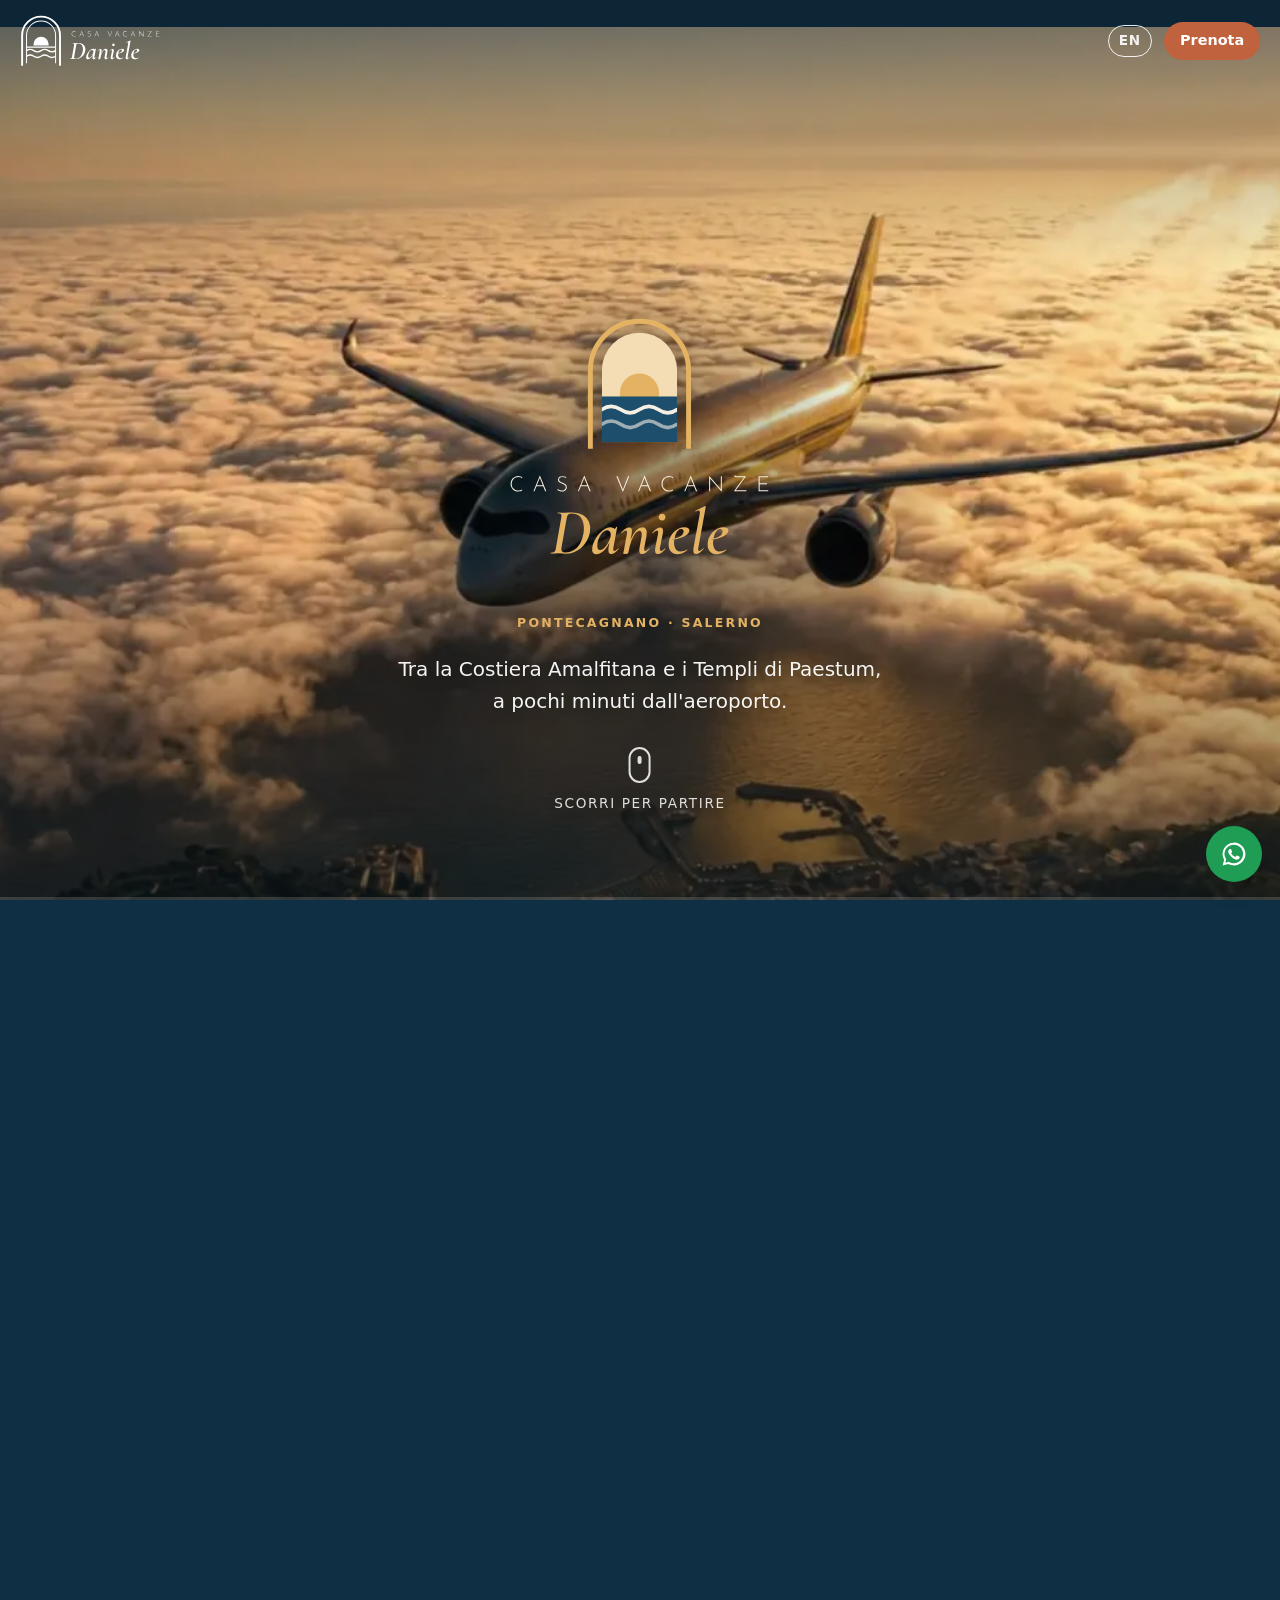
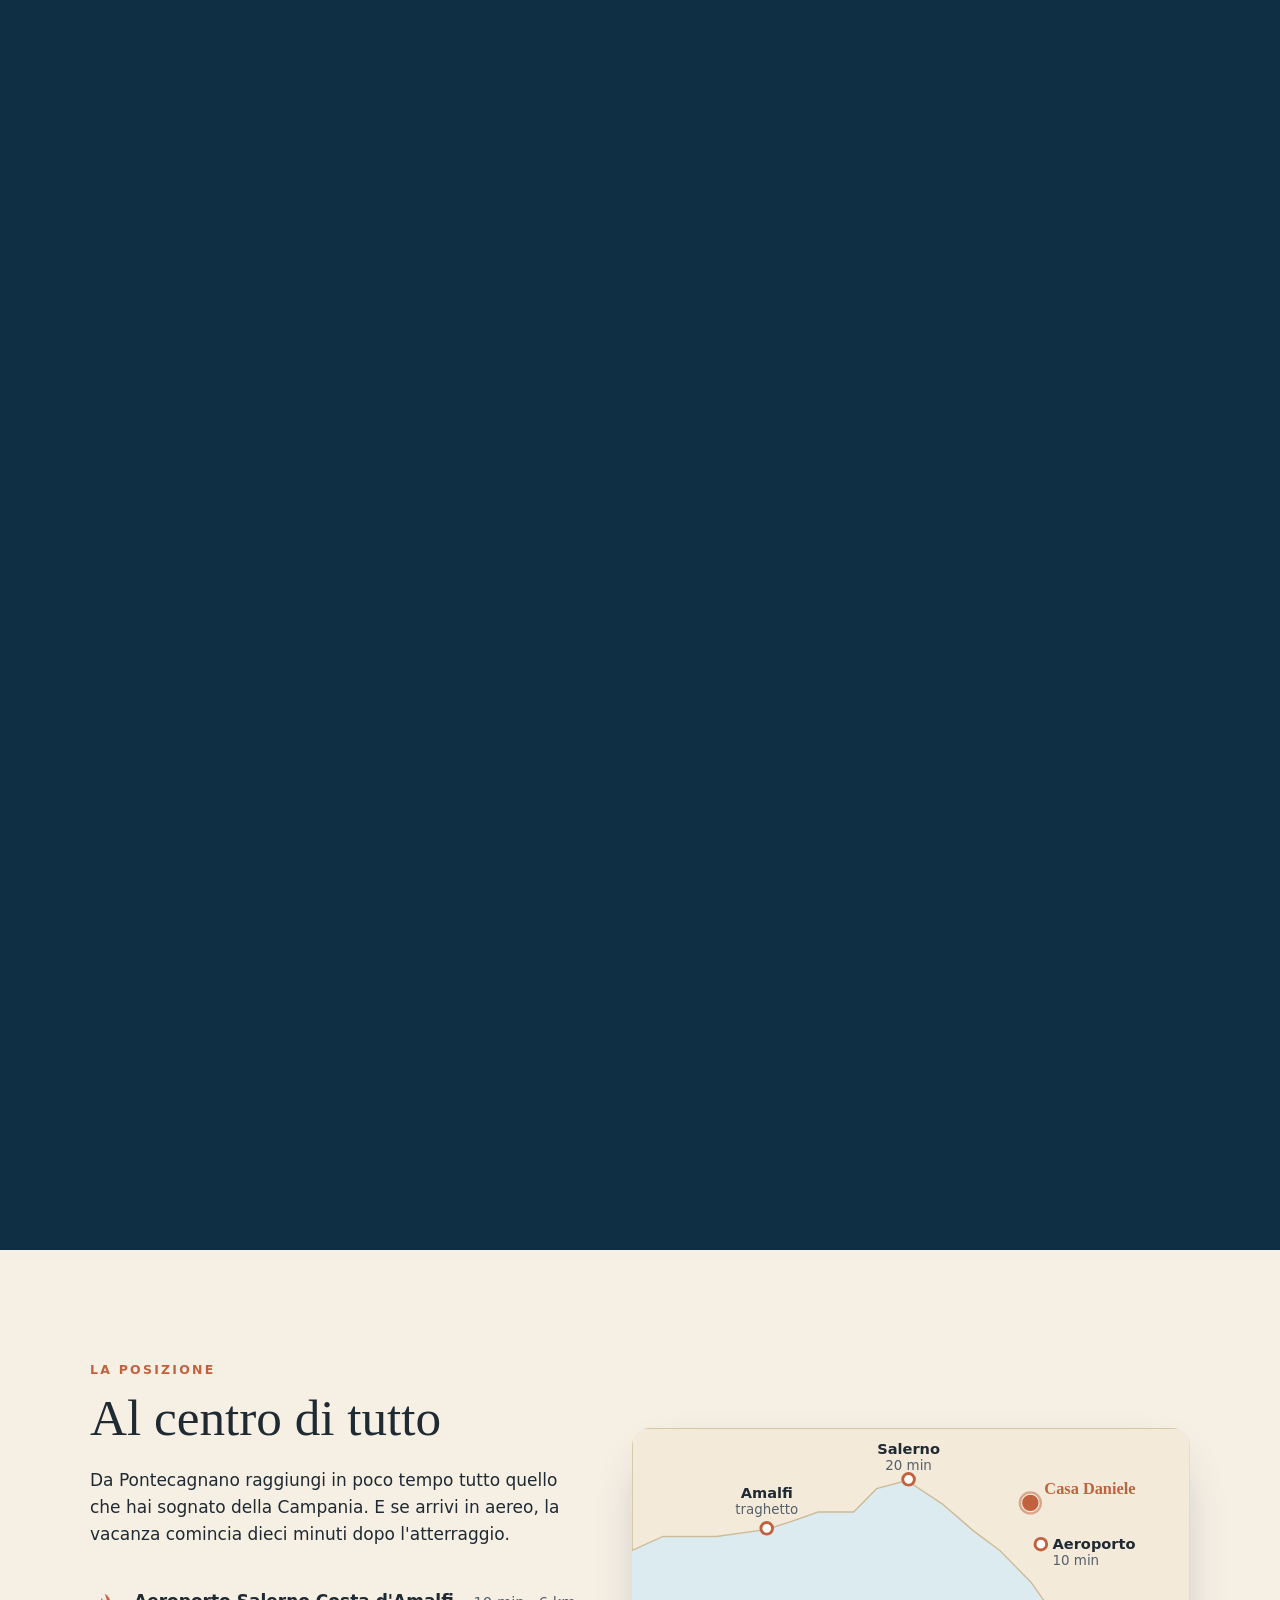
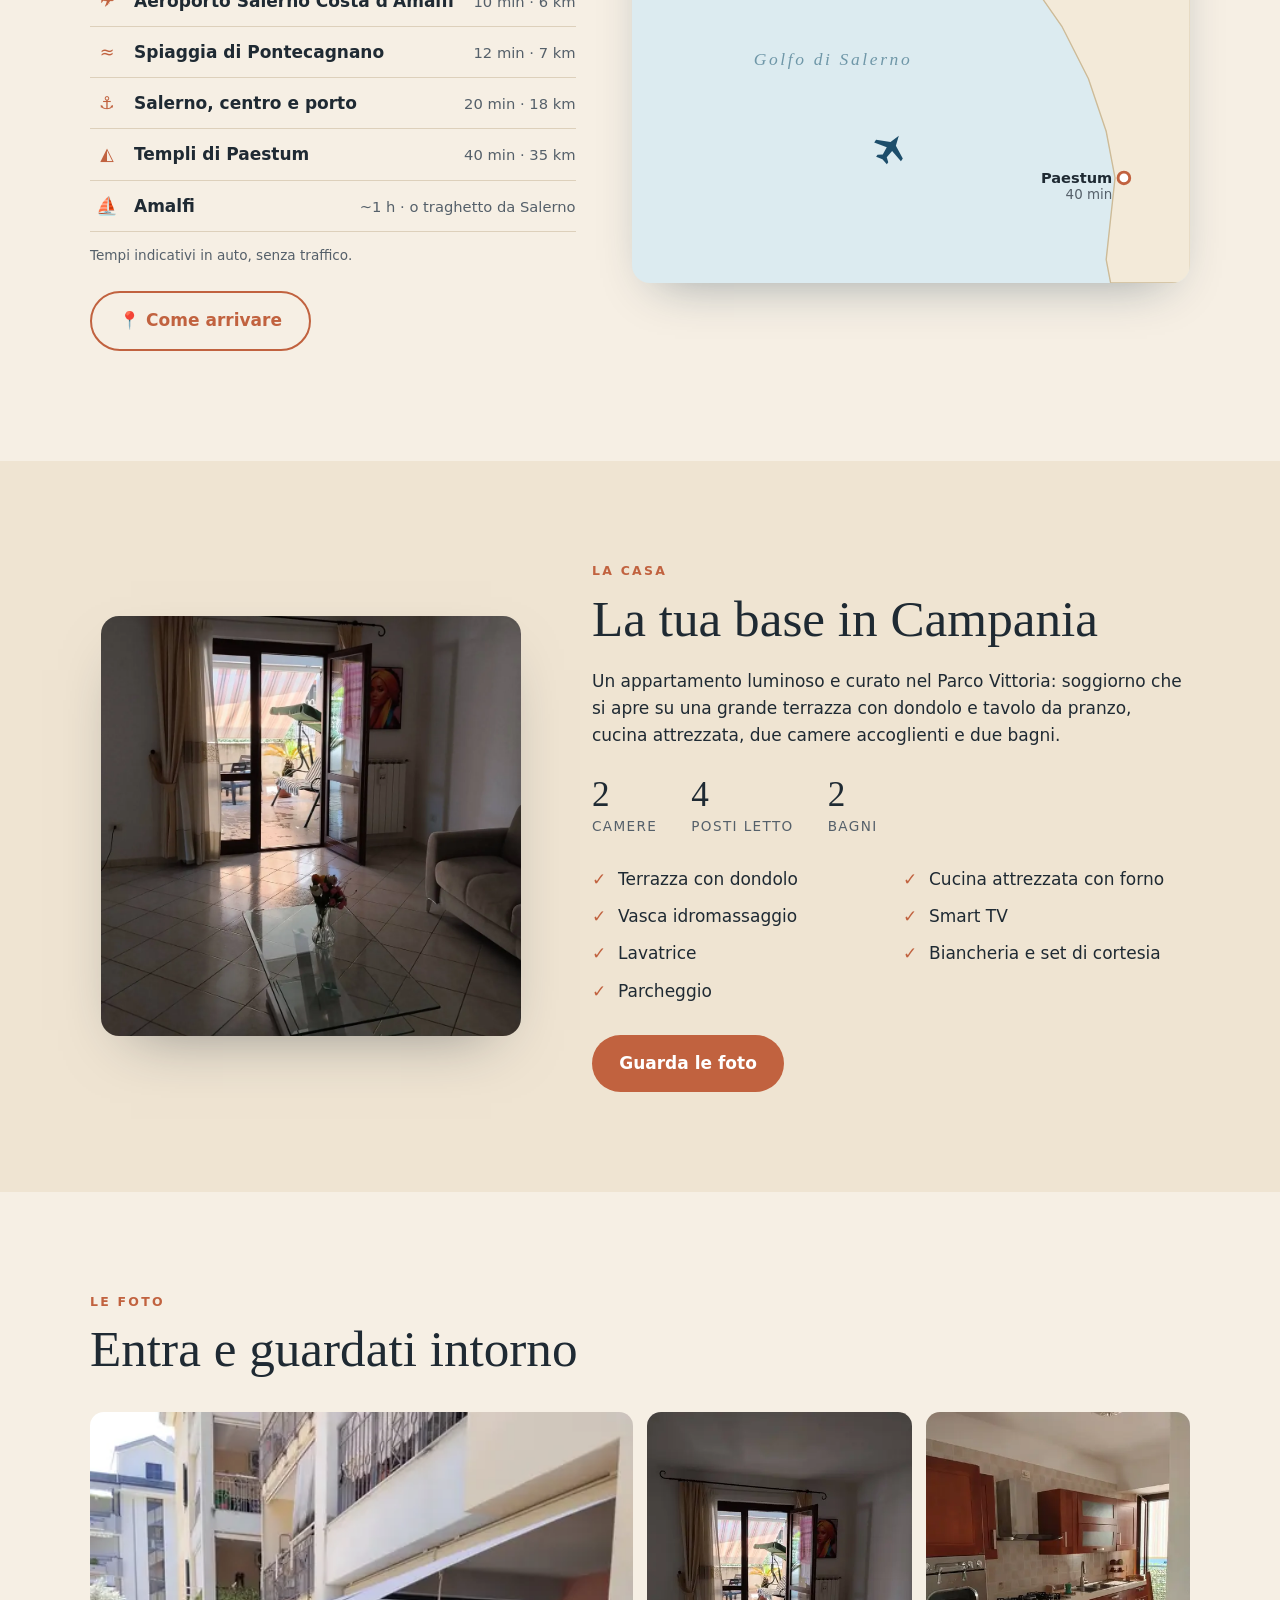
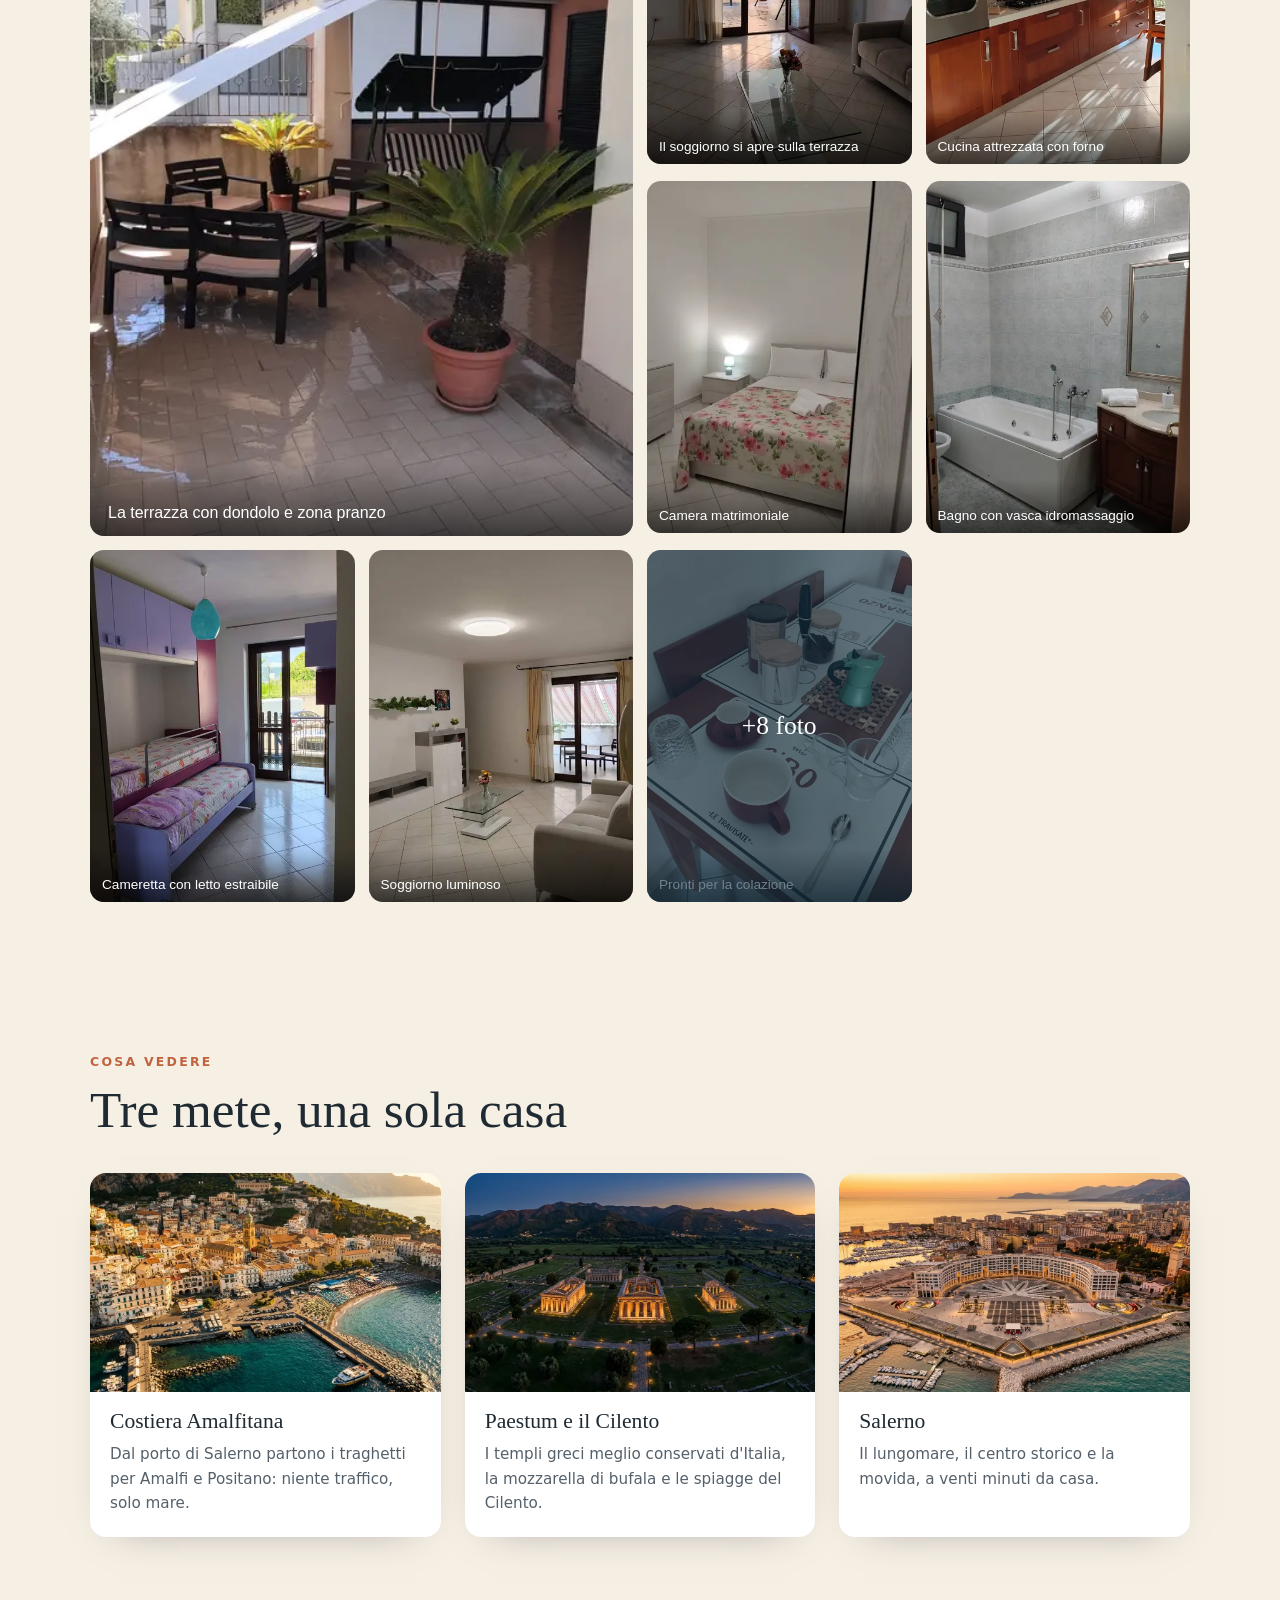
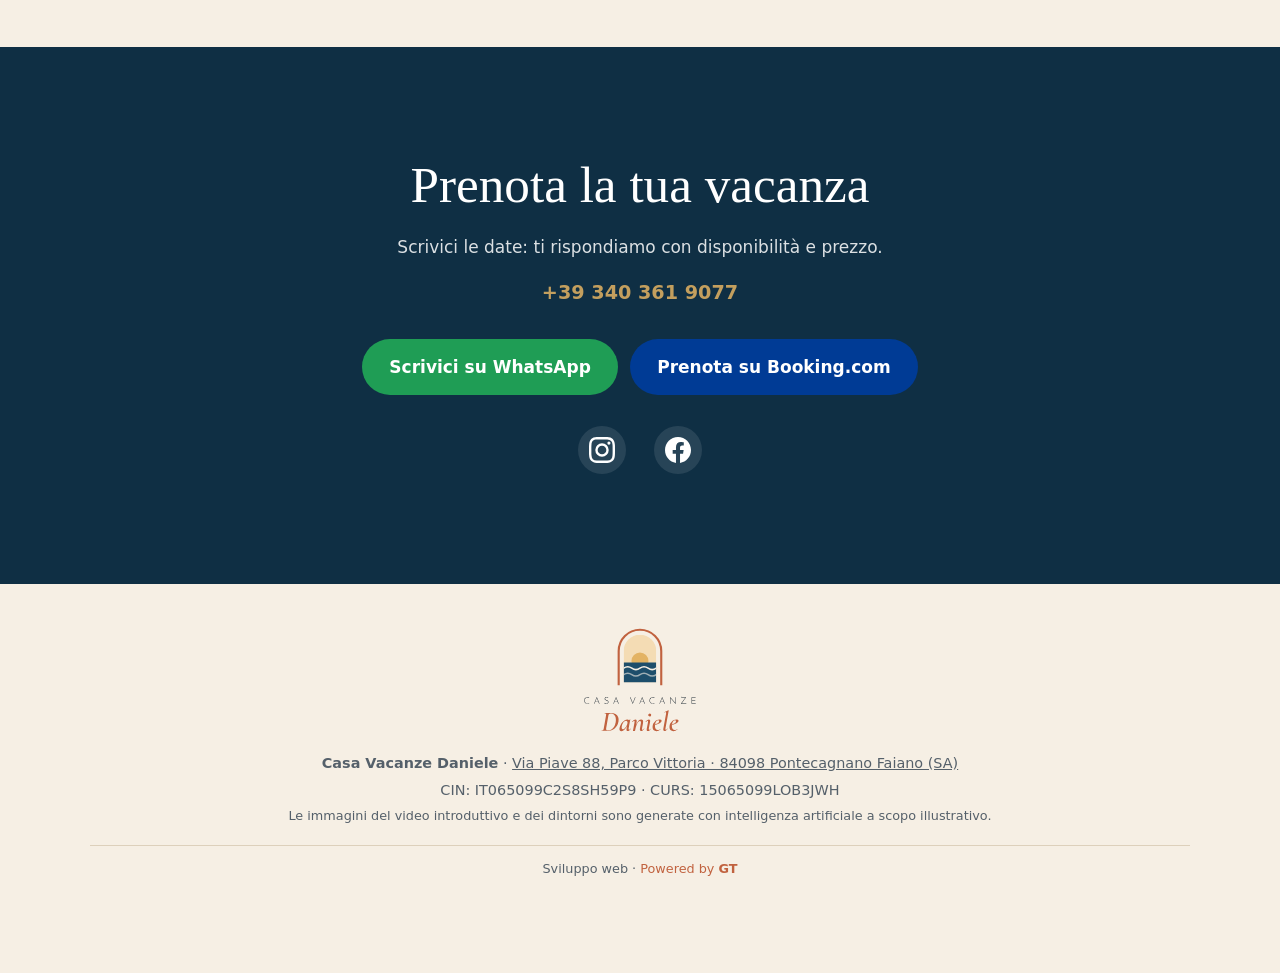
==== commit 92dc57b7: "Icone social al posto del testo Co-Authored-By: Claude Opus 5.5 <noreply@anthropic.com>" ====
--- a/index.html
+++ b/index.html
@@ -173,8 +173,8 @@
       <a class="btn btn-booking" href="https://www.booking.com/hotel/it/casa-vacanza-daniele.it.html" target="_blank" rel="noopener">Prenota su Booking.com</a>
     </div>
     <div class="social">
-      <a href="https://www.instagram.com/casa.vacanze.daniele.88" target="_blank" rel="noopener">Instagram</a>
-      <a href="https://www.facebook.com/share/1AMpjpH5wC/" target="_blank" rel="noopener">Facebook</a>
+      <a href="https://www.instagram.com/casa.vacanze.daniele.88" target="_blank" rel="noopener" aria-label="Instagram"><svg viewBox="0 0 24 24" width="26" height="26" aria-hidden="true"><path fill="currentColor" d="M12 2.2c3.2 0 3.6 0 4.8.1 3.3.1 4.8 1.7 4.9 4.9.1 1.3.1 1.6.1 4.8s0 3.6-.1 4.8c-.1 3.2-1.7 4.8-4.9 4.9-1.3.1-1.6.1-4.8.1s-3.6 0-4.8-.1c-3.3-.1-4.8-1.7-4.9-4.9C2.2 15.6 2.2 15.2 2.2 12s0-3.6.1-4.8C2.4 3.9 3.9 2.4 7.2 2.3 8.4 2.2 8.8 2.2 12 2.2zM12 0C8.7 0 8.3 0 7.1.1 2.7.3.3 2.7.1 7.1 0 8.3 0 8.7 0 12s0 3.7.1 4.9c.2 4.4 2.6 6.8 7 7 1.2.1 1.6.1 4.9.1s3.7 0 4.9-.1c4.4-.2 6.8-2.6 7-7 .1-1.2.1-1.6.1-4.9s0-3.7-.1-4.9c-.2-4.4-2.6-6.8-7-7C15.7 0 15.3 0 12 0zm0 5.8a6.2 6.2 0 1 0 0 12.4 6.2 6.2 0 0 0 0-12.4zM12 16a4 4 0 1 1 0-8 4 4 0 0 1 0 8zm6.4-11.8a1.4 1.4 0 1 0 0 2.9 1.4 1.4 0 0 0 0-2.9z"/></svg></a>
+      <a href="https://www.facebook.com/share/1AMpjpH5wC/" target="_blank" rel="noopener" aria-label="Facebook"><svg viewBox="0 0 24 24" width="26" height="26" aria-hidden="true"><path fill="currentColor" d="M24 12.07C24 5.4 18.63 0 12 0S0 5.4 0 12.07C0 18.1 4.39 23.1 10.13 24v-8.44H7.08v-3.49h3.05V9.41c0-3.02 1.79-4.69 4.53-4.69 1.31 0 2.68.24 2.68.24v2.97h-1.51c-1.49 0-1.96.93-1.96 1.89v2.25h3.33l-.53 3.49h-2.8V24C19.61 23.1 24 18.1 24 12.07z"/></svg></a>
     </div>
   </div>
 </section>
--- a/style.css
+++ b/style.css
@@ -151,7 +151,8 @@
 .btn-booking{background:#003b95}
 .btn-booking:hover{background:#00296b}
 .social{display:flex;gap:28px;justify-content:center}
-.social a{opacity:.8}
+.social a{display:grid;place-items:center;width:48px;height:48px;border-radius:50%;background:rgba(255,255,255,.1);color:#fff;transition:background .2s,transform .2s}
+.social a:hover{background:var(--terra);transform:translateY(-2px)}
 .footer{padding:40px 0 90px;font-size:.9rem;color:var(--ink-soft)}
 .footer p{margin:.3em 0}
 .footer{text-align:center}
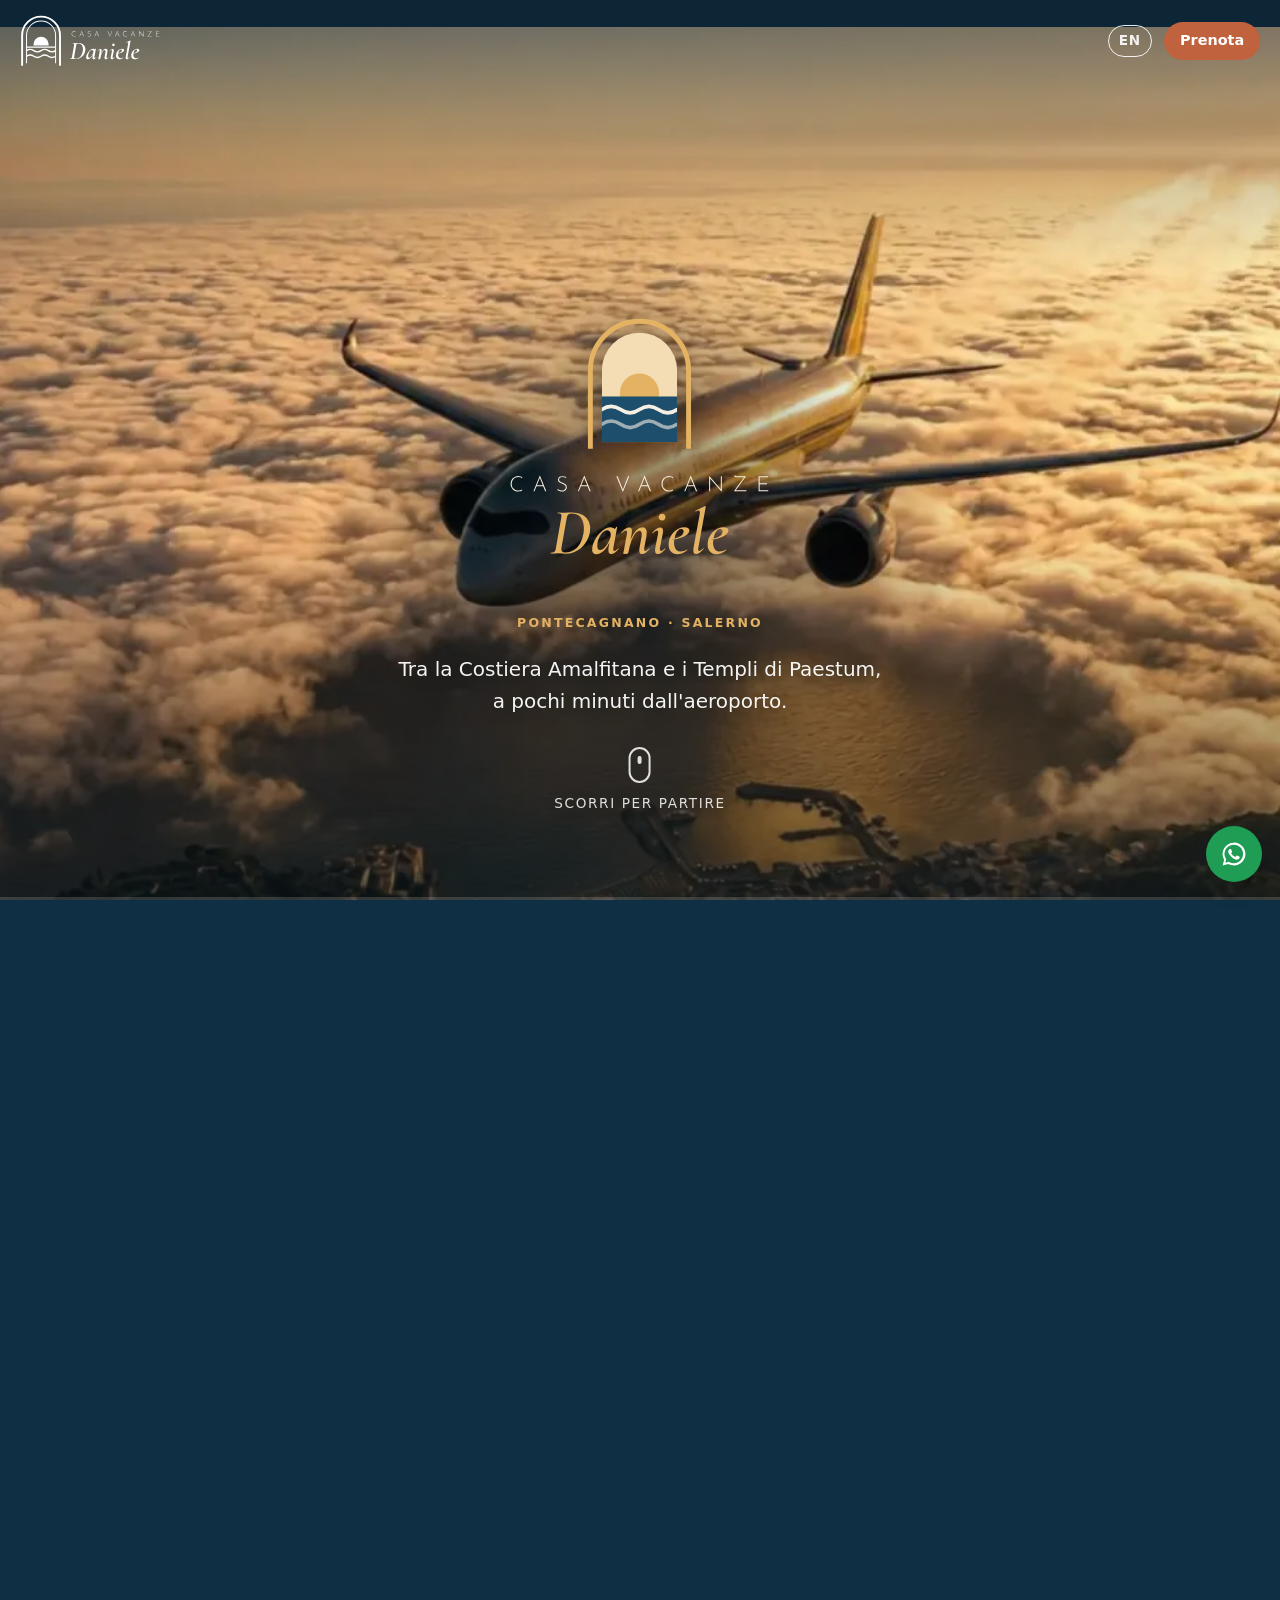
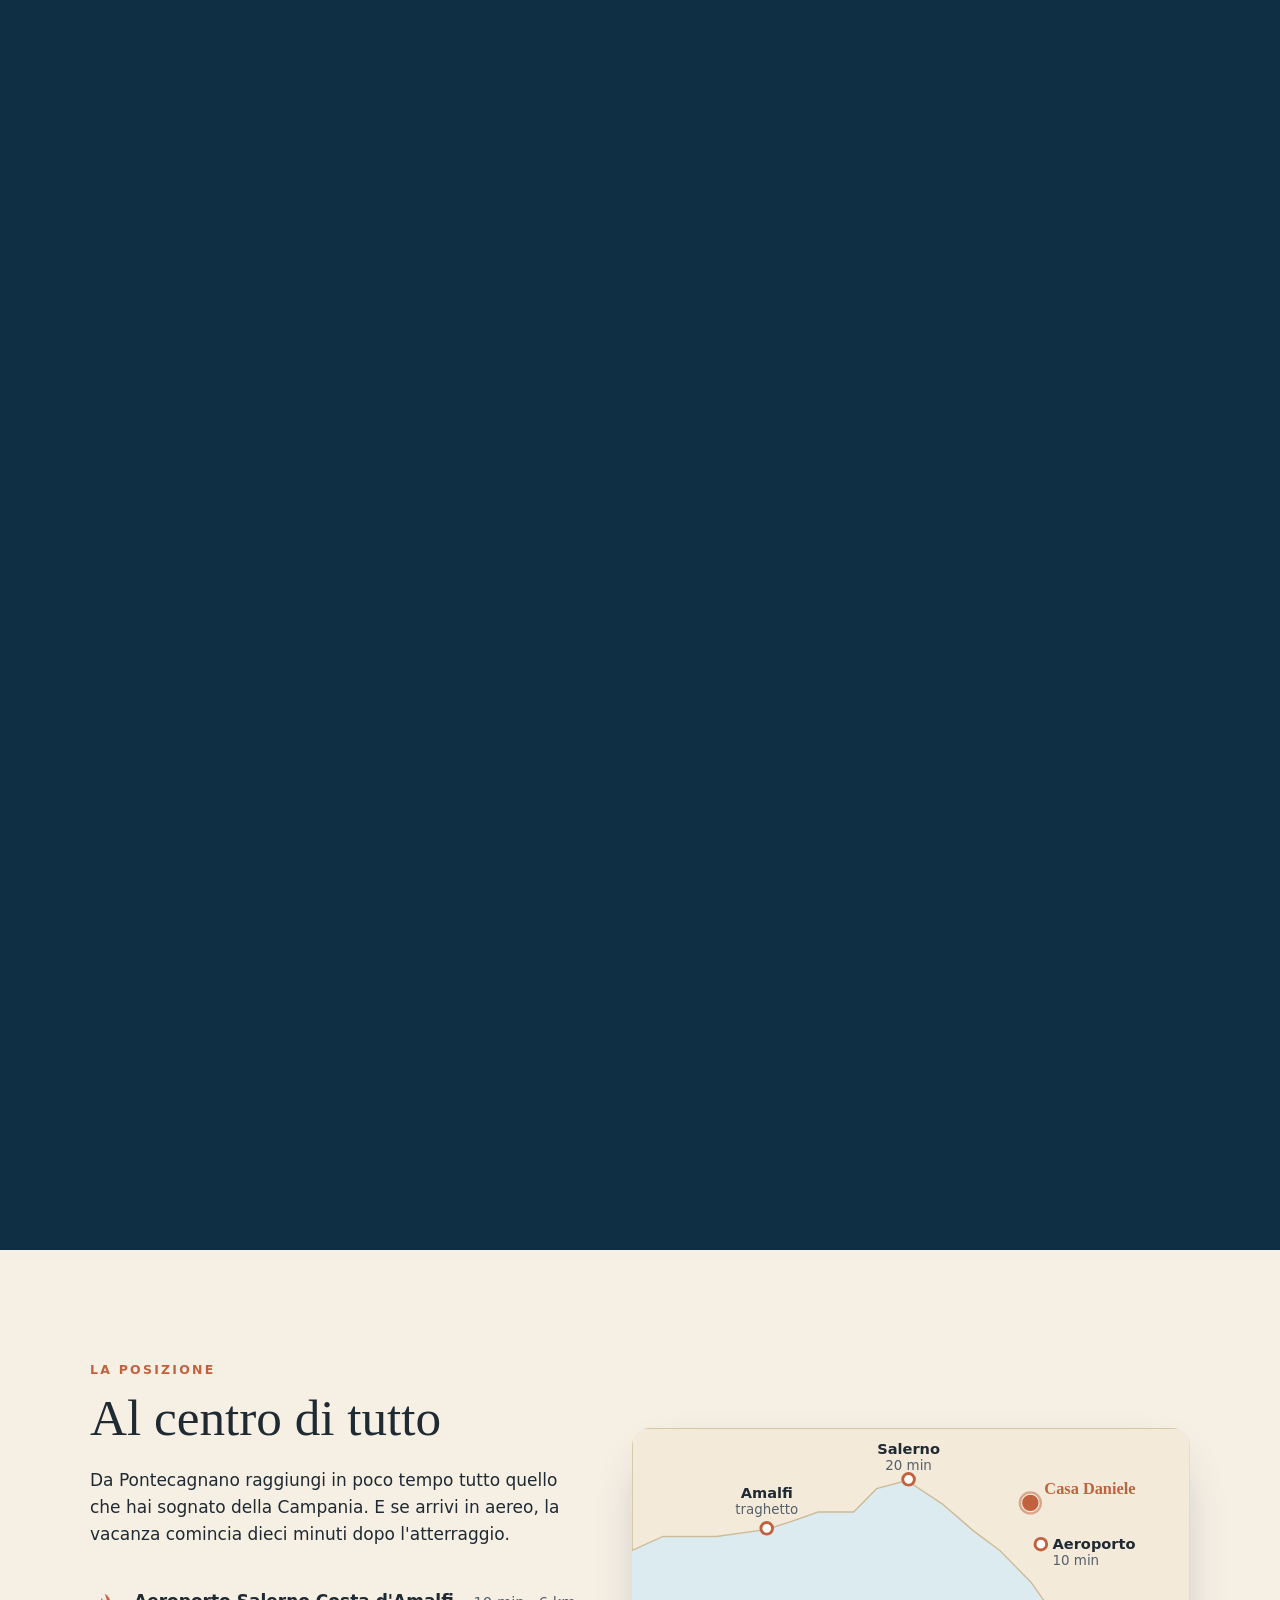
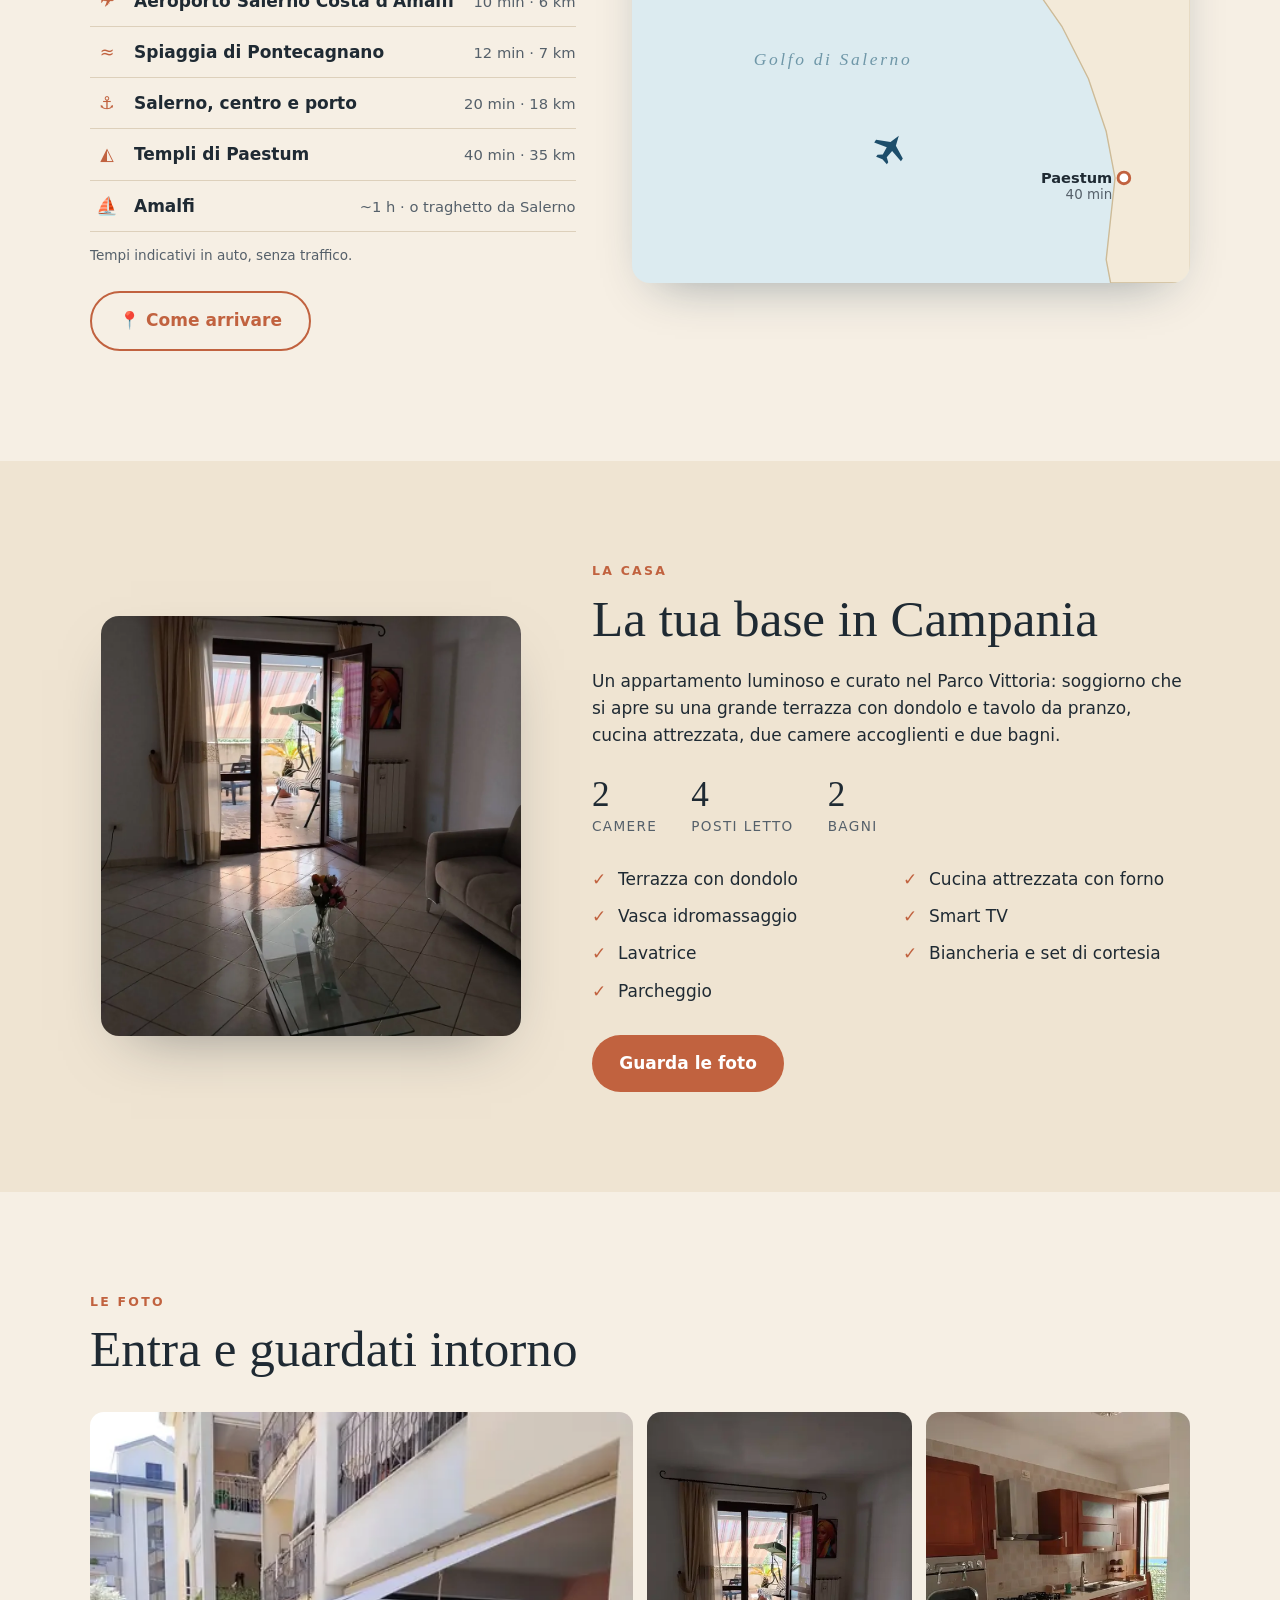
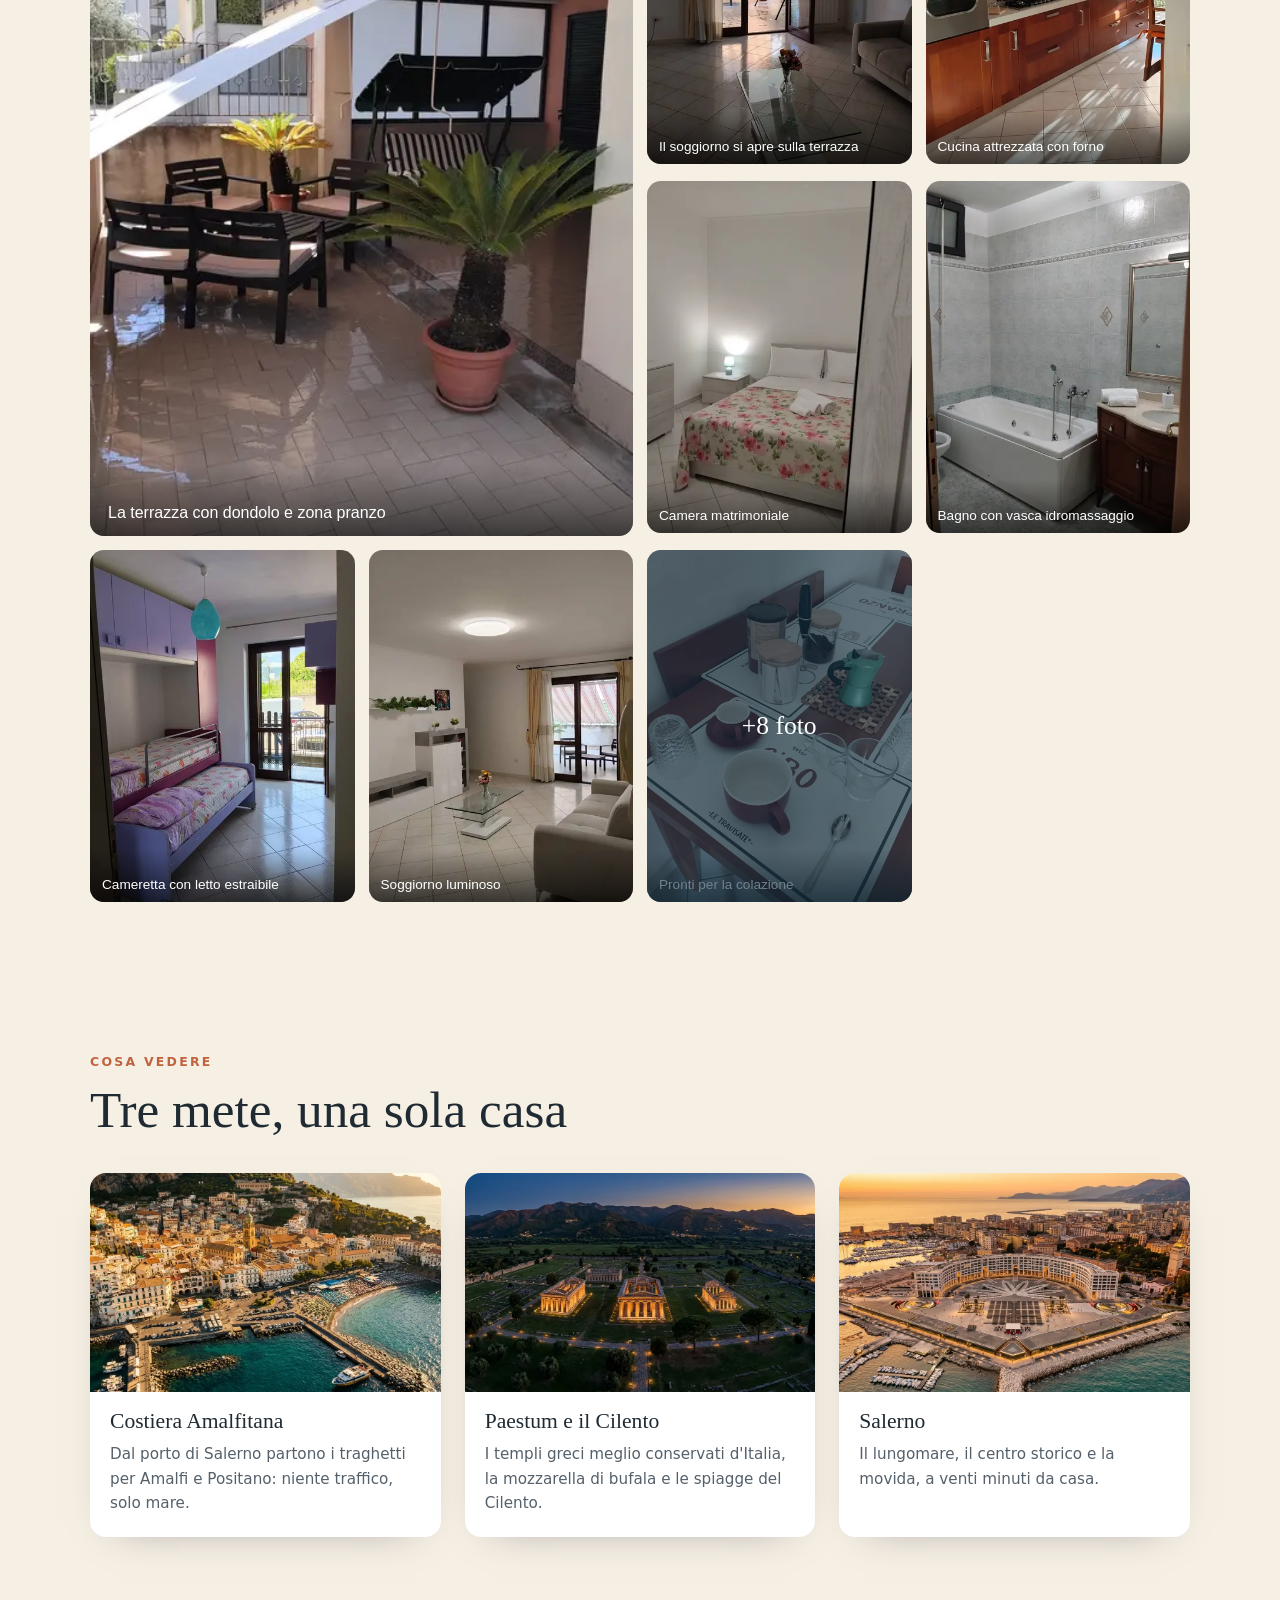
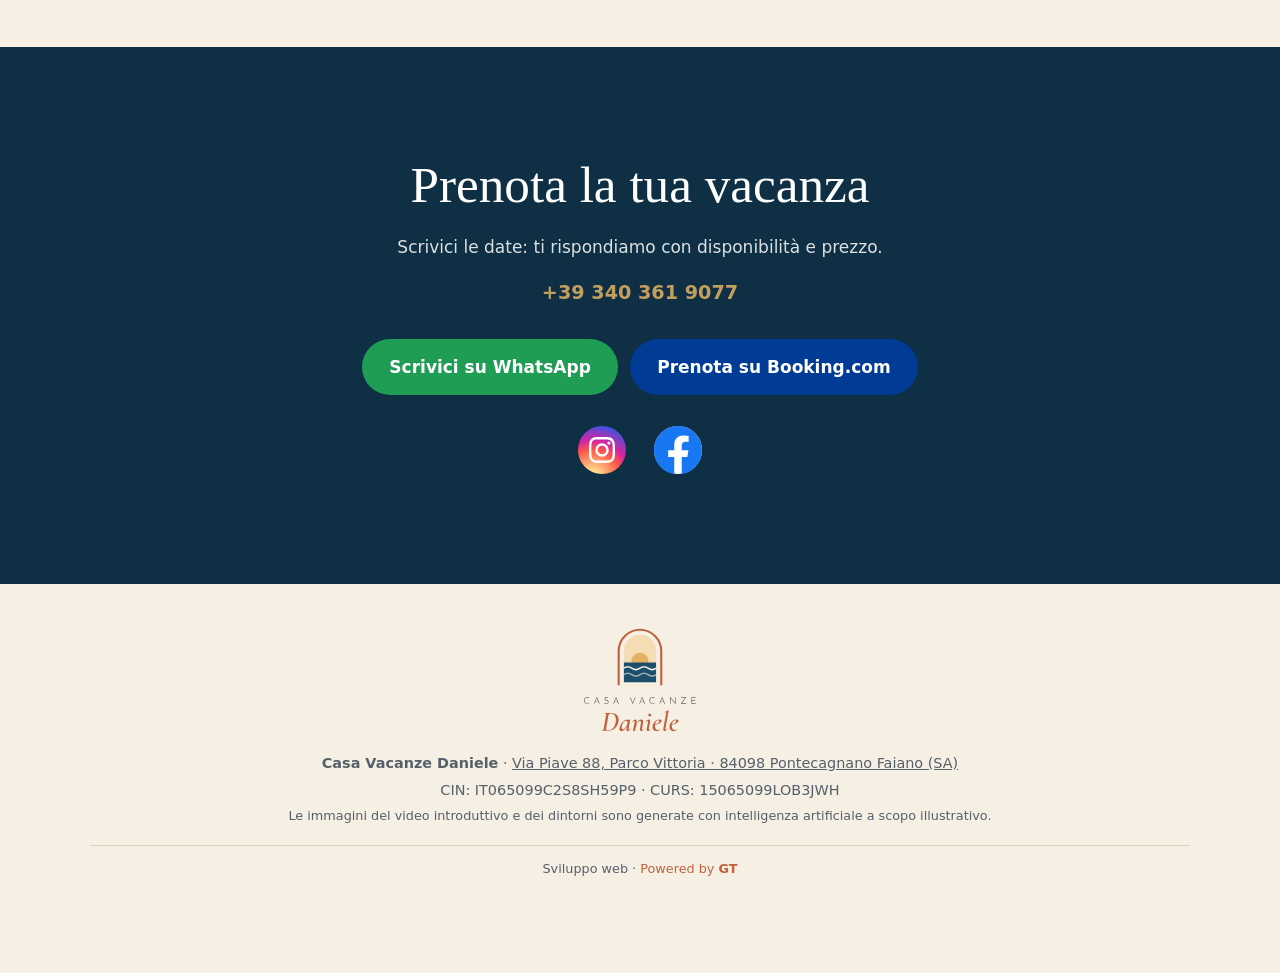
==== commit 9347f3ce: "Icone social con i colori originali Co-Authored-By: Claude Opus 5.5 <noreply@anthropic.com>" ====
--- a/index.html
+++ b/index.html
@@ -173,8 +173,8 @@
       <a class="btn btn-booking" href="https://www.booking.com/hotel/it/casa-vacanza-daniele.it.html" target="_blank" rel="noopener">Prenota su Booking.com</a>
     </div>
     <div class="social">
-      <a href="https://www.instagram.com/casa.vacanze.daniele.88" target="_blank" rel="noopener" aria-label="Instagram"><svg viewBox="0 0 24 24" width="26" height="26" aria-hidden="true"><path fill="currentColor" d="M12 2.2c3.2 0 3.6 0 4.8.1 3.3.1 4.8 1.7 4.9 4.9.1 1.3.1 1.6.1 4.8s0 3.6-.1 4.8c-.1 3.2-1.7 4.8-4.9 4.9-1.3.1-1.6.1-4.8.1s-3.6 0-4.8-.1c-3.3-.1-4.8-1.7-4.9-4.9C2.2 15.6 2.2 15.2 2.2 12s0-3.6.1-4.8C2.4 3.9 3.9 2.4 7.2 2.3 8.4 2.2 8.8 2.2 12 2.2zM12 0C8.7 0 8.3 0 7.1.1 2.7.3.3 2.7.1 7.1 0 8.3 0 8.7 0 12s0 3.7.1 4.9c.2 4.4 2.6 6.8 7 7 1.2.1 1.6.1 4.9.1s3.7 0 4.9-.1c4.4-.2 6.8-2.6 7-7 .1-1.2.1-1.6.1-4.9s0-3.7-.1-4.9c-.2-4.4-2.6-6.8-7-7C15.7 0 15.3 0 12 0zm0 5.8a6.2 6.2 0 1 0 0 12.4 6.2 6.2 0 0 0 0-12.4zM12 16a4 4 0 1 1 0-8 4 4 0 0 1 0 8zm6.4-11.8a1.4 1.4 0 1 0 0 2.9 1.4 1.4 0 0 0 0-2.9z"/></svg></a>
-      <a href="https://www.facebook.com/share/1AMpjpH5wC/" target="_blank" rel="noopener" aria-label="Facebook"><svg viewBox="0 0 24 24" width="26" height="26" aria-hidden="true"><path fill="currentColor" d="M24 12.07C24 5.4 18.63 0 12 0S0 5.4 0 12.07C0 18.1 4.39 23.1 10.13 24v-8.44H7.08v-3.49h3.05V9.41c0-3.02 1.79-4.69 4.53-4.69 1.31 0 2.68.24 2.68.24v2.97h-1.51c-1.49 0-1.96.93-1.96 1.89v2.25h3.33l-.53 3.49h-2.8V24C19.61 23.1 24 18.1 24 12.07z"/></svg></a>
+      <a href="https://www.instagram.com/casa.vacanze.daniele.88" target="_blank" rel="noopener" aria-label="Instagram" class="s-ig"><svg viewBox="0 0 24 24" width="26" height="26" aria-hidden="true"><path fill="currentColor" d="M12 2.2c3.2 0 3.6 0 4.8.1 3.3.1 4.8 1.7 4.9 4.9.1 1.3.1 1.6.1 4.8s0 3.6-.1 4.8c-.1 3.2-1.7 4.8-4.9 4.9-1.3.1-1.6.1-4.8.1s-3.6 0-4.8-.1c-3.3-.1-4.8-1.7-4.9-4.9C2.2 15.6 2.2 15.2 2.2 12s0-3.6.1-4.8C2.4 3.9 3.9 2.4 7.2 2.3 8.4 2.2 8.8 2.2 12 2.2zM12 0C8.7 0 8.3 0 7.1.1 2.7.3.3 2.7.1 7.1 0 8.3 0 8.7 0 12s0 3.7.1 4.9c.2 4.4 2.6 6.8 7 7 1.2.1 1.6.1 4.9.1s3.7 0 4.9-.1c4.4-.2 6.8-2.6 7-7 .1-1.2.1-1.6.1-4.9s0-3.7-.1-4.9c-.2-4.4-2.6-6.8-7-7C15.7 0 15.3 0 12 0zm0 5.8a6.2 6.2 0 1 0 0 12.4 6.2 6.2 0 0 0 0-12.4zM12 16a4 4 0 1 1 0-8 4 4 0 0 1 0 8zm6.4-11.8a1.4 1.4 0 1 0 0 2.9 1.4 1.4 0 0 0 0-2.9z"/></svg></a>
+      <a href="https://www.facebook.com/share/1AMpjpH5wC/" target="_blank" rel="noopener" aria-label="Facebook" class="s-fb"><svg viewBox="0 0 24 24" width="26" height="26" aria-hidden="true"><path fill="currentColor" d="M24 12.07C24 5.4 18.63 0 12 0S0 5.4 0 12.07C0 18.1 4.39 23.1 10.13 24v-8.44H7.08v-3.49h3.05V9.41c0-3.02 1.79-4.69 4.53-4.69 1.31 0 2.68.24 2.68.24v2.97h-1.51c-1.49 0-1.96.93-1.96 1.89v2.25h3.33l-.53 3.49h-2.8V24C19.61 23.1 24 18.1 24 12.07z"/></svg></a>
     </div>
   </div>
 </section>
--- a/style.css
+++ b/style.css
@@ -152,7 +152,10 @@
 .btn-booking:hover{background:#00296b}
 .social{display:flex;gap:28px;justify-content:center}
 .social a{display:grid;place-items:center;width:48px;height:48px;border-radius:50%;background:rgba(255,255,255,.1);color:#fff;transition:background .2s,transform .2s}
-.social a:hover{background:var(--terra);transform:translateY(-2px)}
+.social a:hover{transform:translateY(-2px) scale(1.05)}
+.social .s-ig{background:radial-gradient(circle at 30% 107%,#fdf497 0%,#fdf497 5%,#fd5949 45%,#d6249f 60%,#285aeb 90%)}
+.social .s-fb{background:#fff;color:#1877f2}
+.social .s-fb svg{width:48px;height:48px}
 .footer{padding:40px 0 90px;font-size:.9rem;color:var(--ink-soft)}
 .footer p{margin:.3em 0}
 .footer{text-align:center}
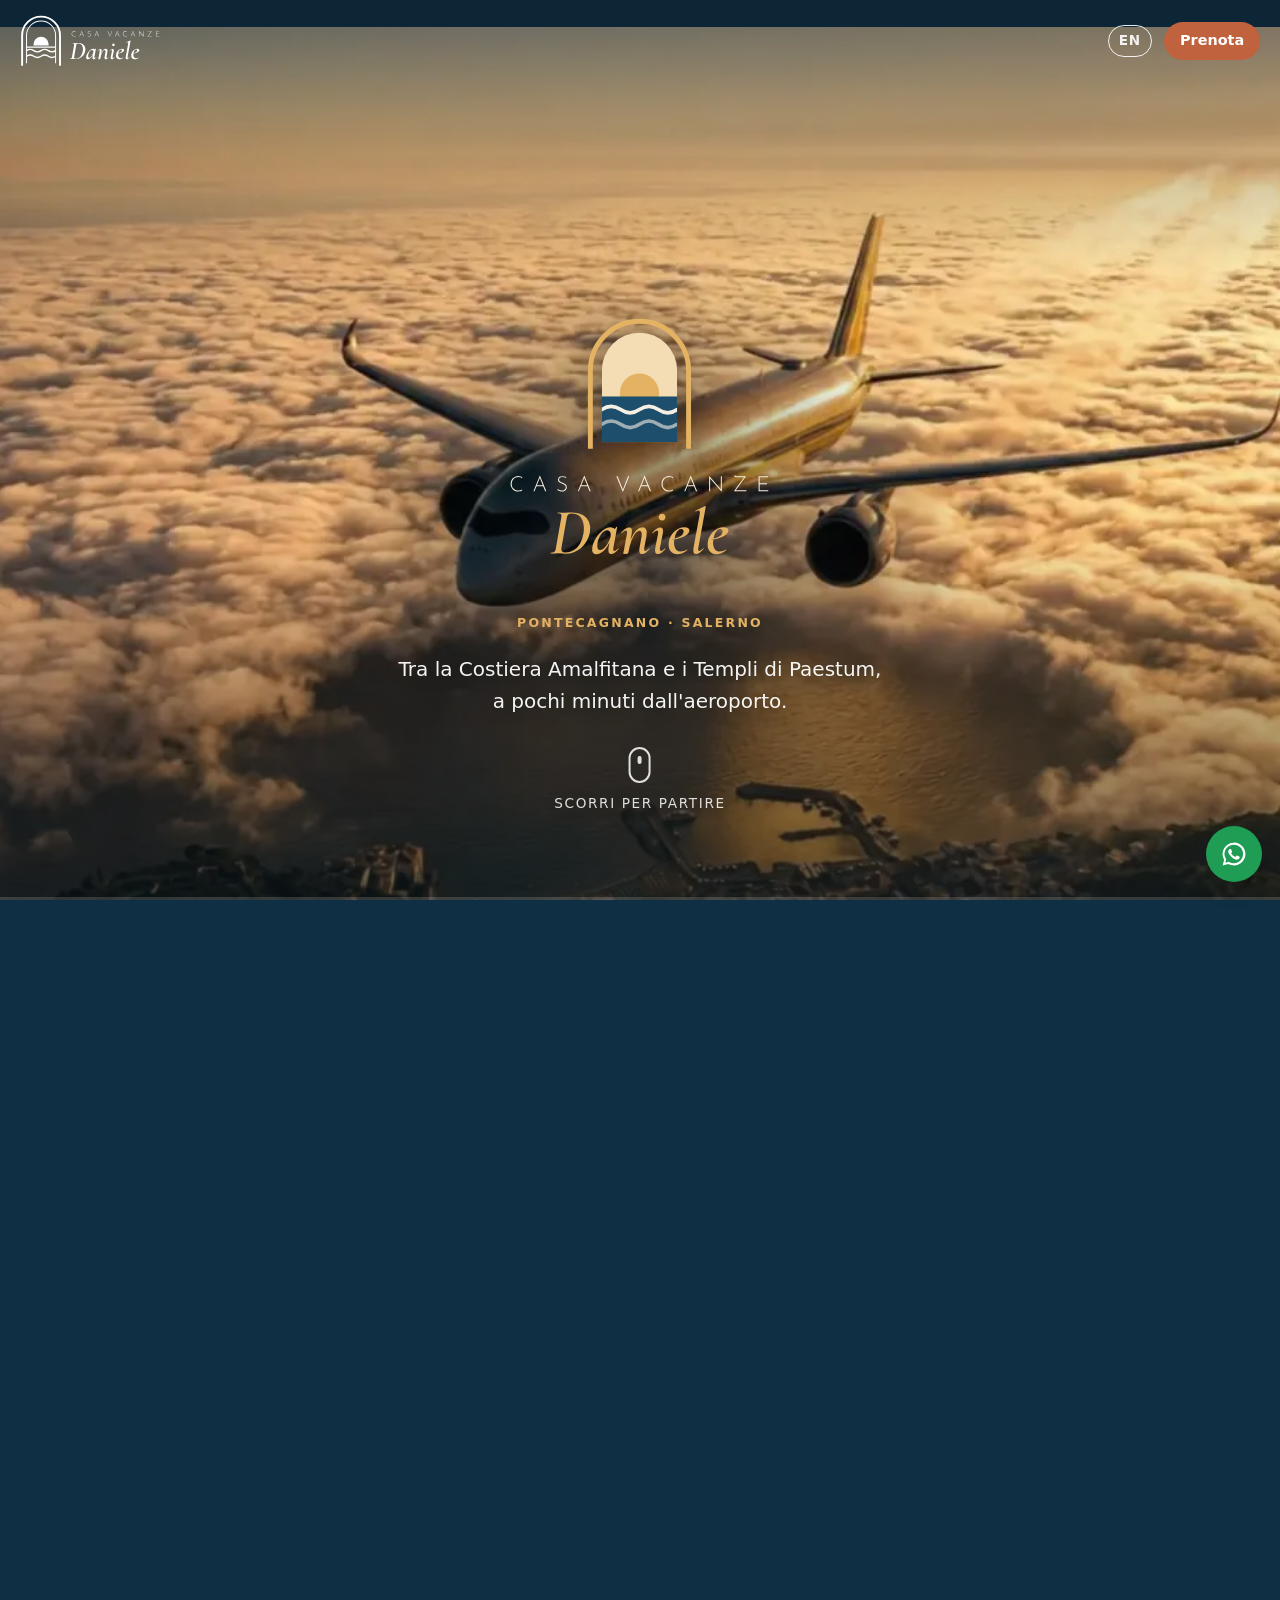
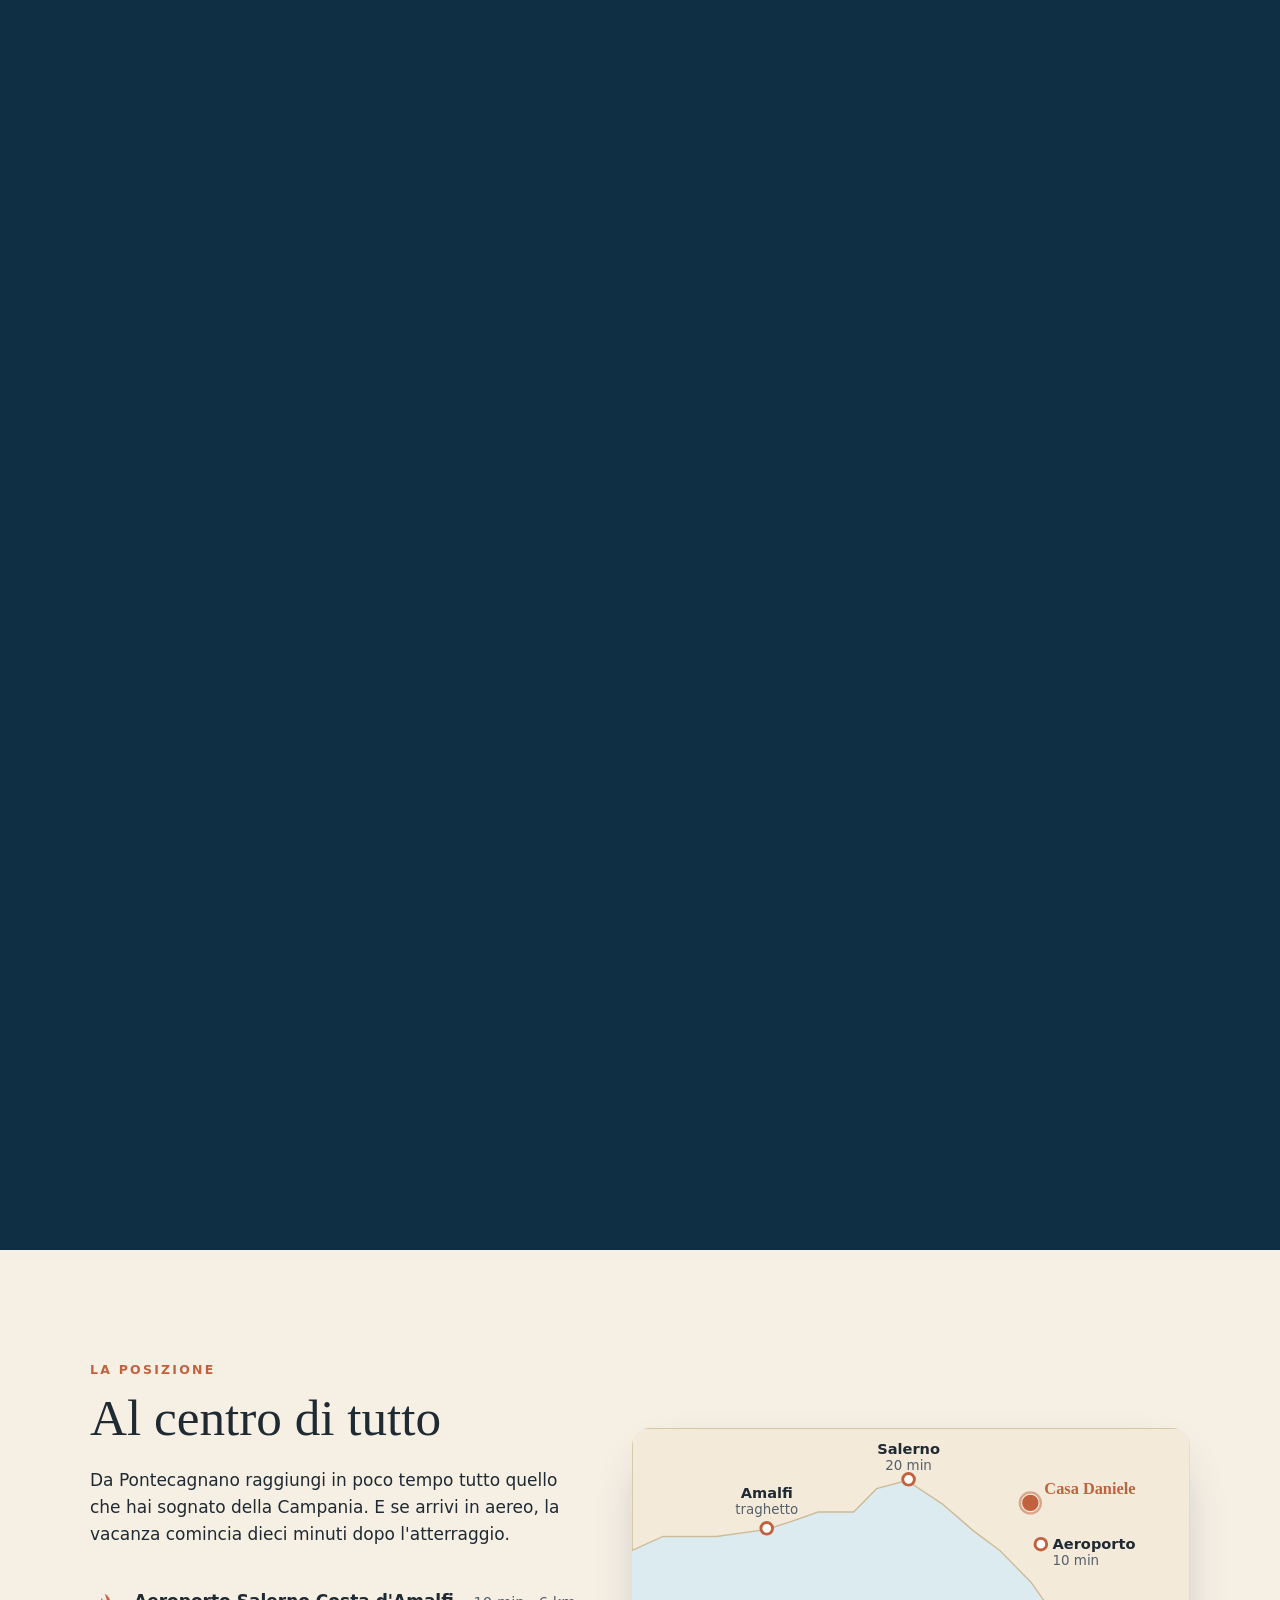
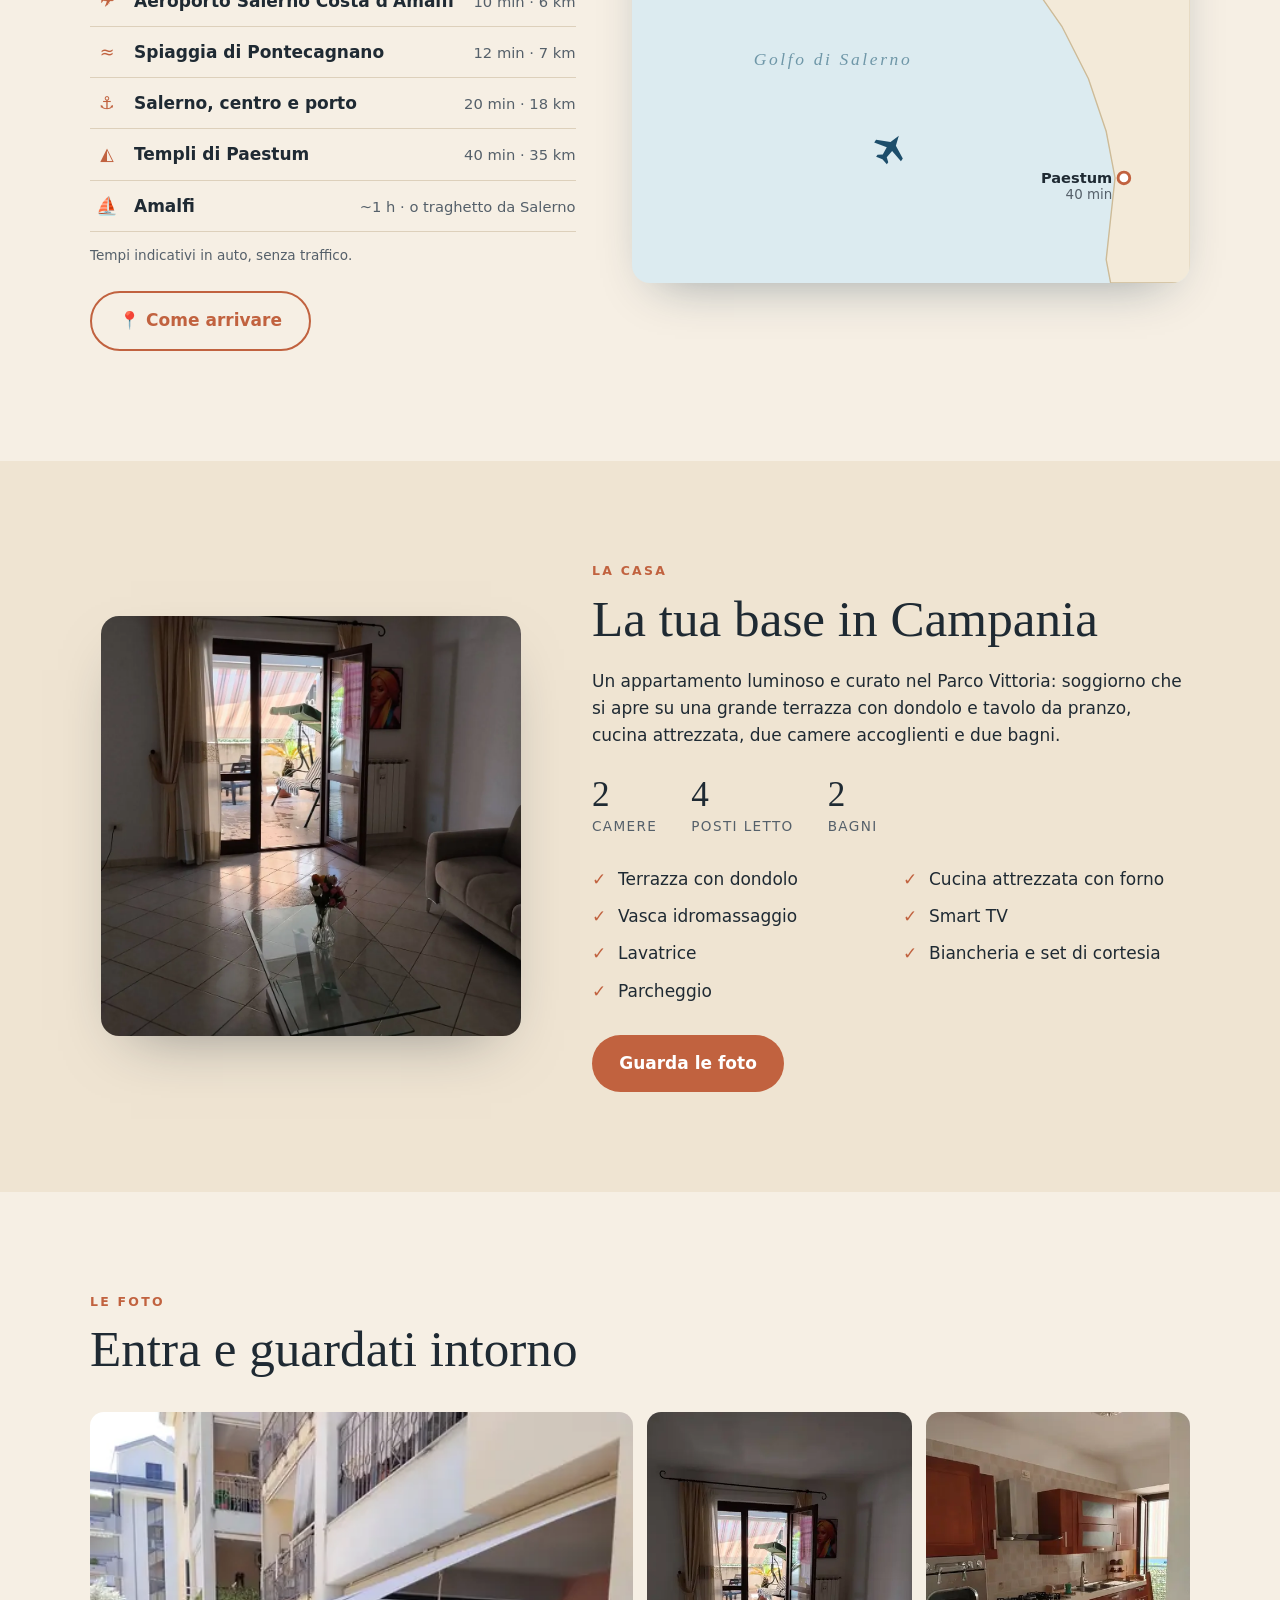
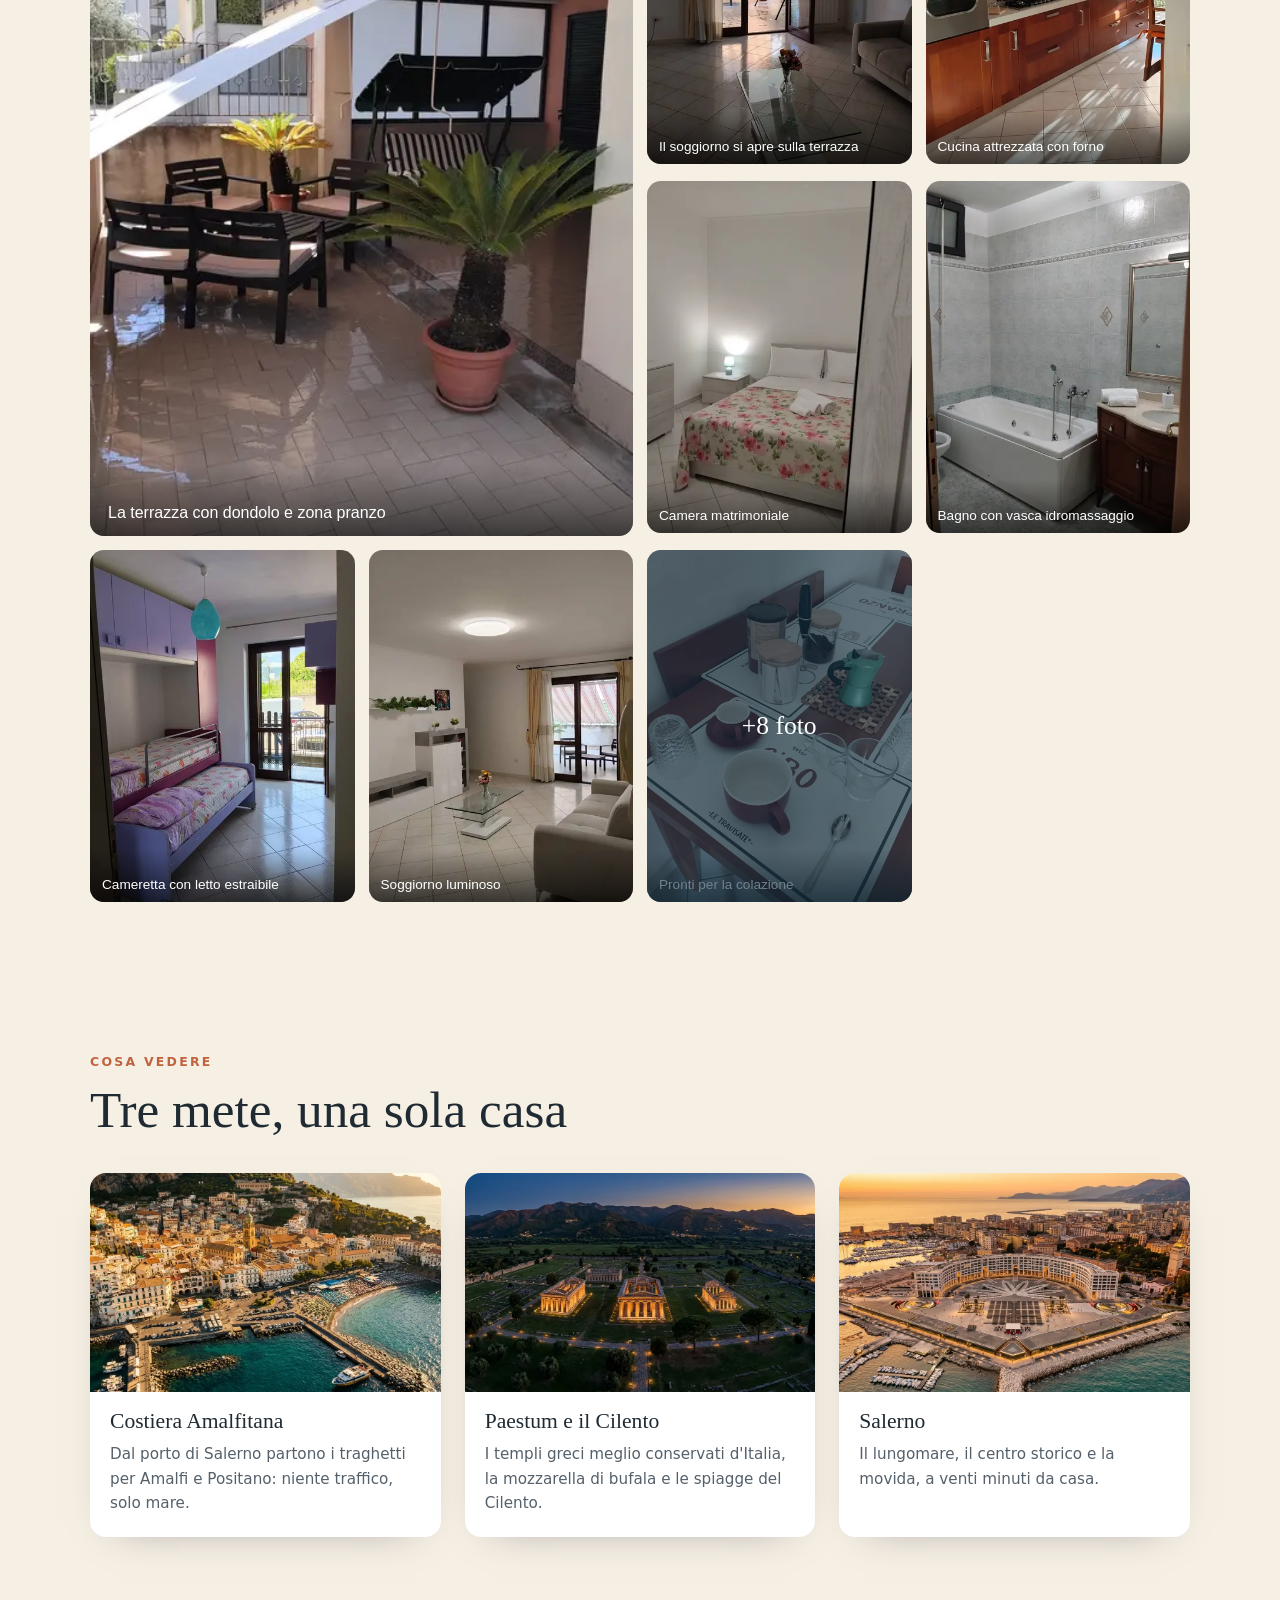
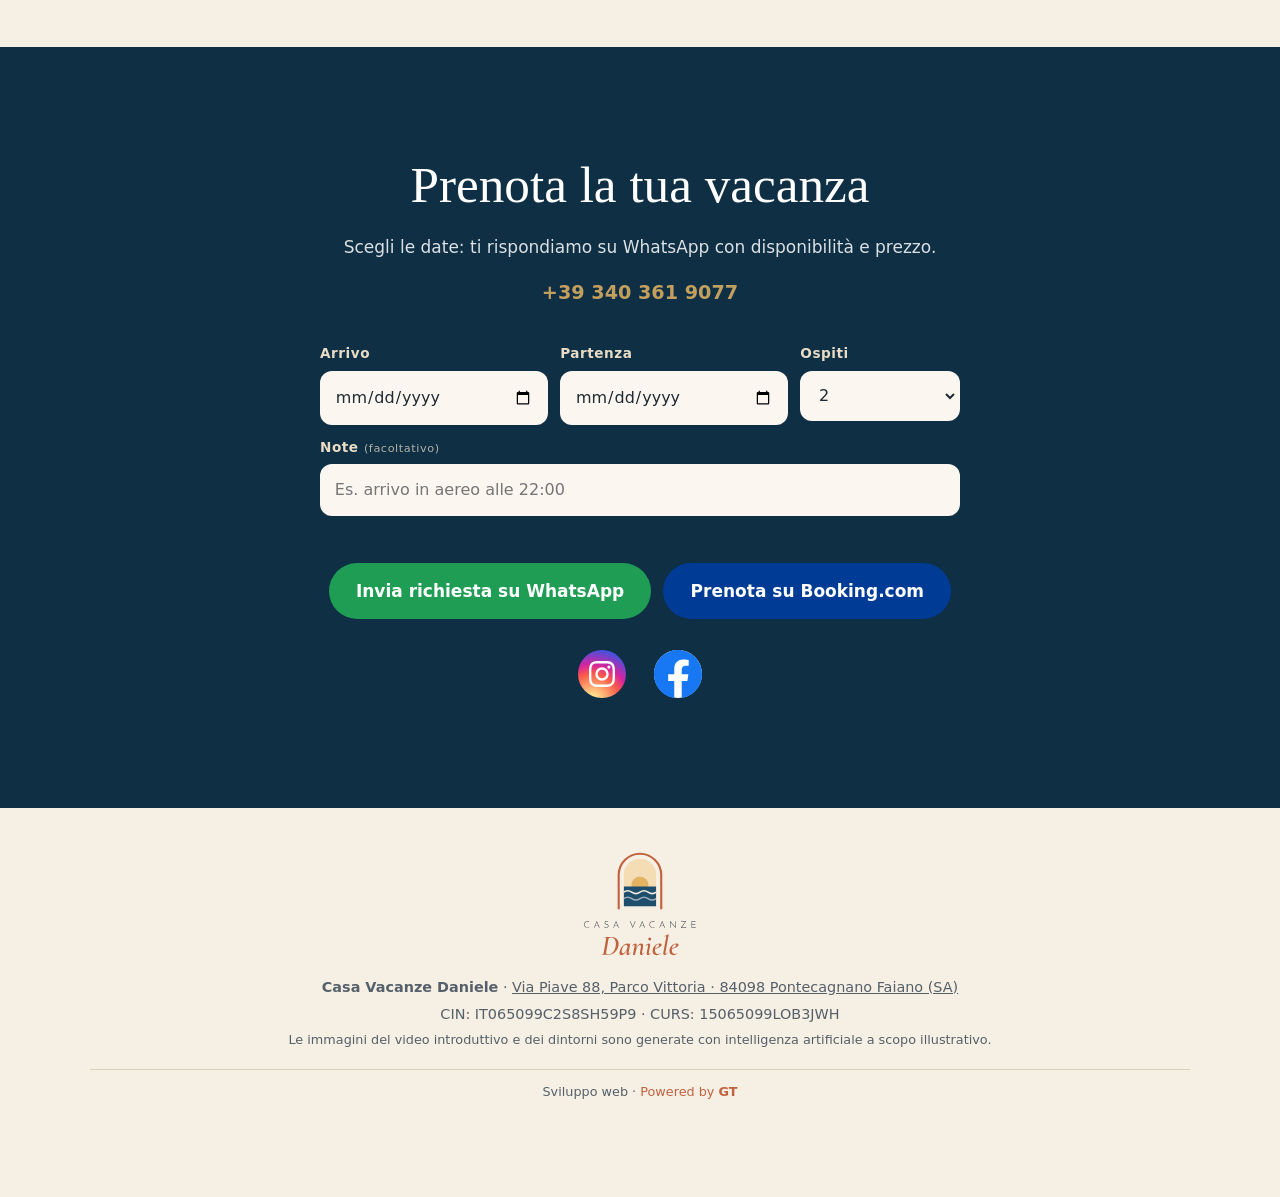
==== commit 63992ceb: "Modulo date -> WhatsApp (IT/EN) Co-Authored-By: Claude Opus 5.5 <noreply@anthropic.com>" ====
--- a/index.html
+++ b/index.html
@@ -166,12 +166,21 @@
 <section id="prenota" class="prenota">
   <div class="wrap">
     <h2>Prenota la tua vacanza</h2>
-    <p>Scrivici le date: ti rispondiamo con disponibilità e prezzo.</p>
+    <p>Scegli le date: ti rispondiamo su WhatsApp con disponibilità e prezzo.</p>
     <p class="tel"><a href="tel:+393403619077">+39 340 361 9077</a></p>
-    <div class="cta-row">
-      <a class="btn btn-wa" href="https://wa.me/393403619077?text=Ciao!%20Vorrei%20informazioni%20su%20Casa%20Vacanze%20Daniele%20per%20queste%20date%3A%20" target="_blank" rel="noopener">Scrivici su WhatsApp</a>
+    <form id="richiesta" class="richiesta" novalidate>
+      <div class="r-grid">
+        <label>Arrivo<input type="date" name="arrivo" required></label>
+        <label>Partenza<input type="date" name="partenza" required></label>
+        <label>Ospiti<select name="ospiti"><option>1</option><option selected>2</option><option>3</option><option>4</option></select></label>
+      </div>
+      <label class="r-note"><span>Note <small>(facoltativo)</small></span><input type="text" name="note" maxlength="200" placeholder="Es. arrivo in aereo alle 22:00"></label>
+      <p class="r-info" aria-live="polite"></p>
+      <div class="cta-row">
+        <button class="btn btn-wa" type="submit">Invia richiesta su WhatsApp</button>
       <a class="btn btn-booking" href="https://www.booking.com/hotel/it/casa-vacanza-daniele.it.html" target="_blank" rel="noopener">Prenota su Booking.com</a>
-    </div>
+      </div>
+    </form>
     <div class="social">
       <a href="https://www.instagram.com/casa.vacanze.daniele.88" target="_blank" rel="noopener" aria-label="Instagram" class="s-ig"><svg viewBox="0 0 24 24" width="26" height="26" aria-hidden="true"><path fill="currentColor" d="M12 2.2c3.2 0 3.6 0 4.8.1 3.3.1 4.8 1.7 4.9 4.9.1 1.3.1 1.6.1 4.8s0 3.6-.1 4.8c-.1 3.2-1.7 4.8-4.9 4.9-1.3.1-1.6.1-4.8.1s-3.6 0-4.8-.1c-3.3-.1-4.8-1.7-4.9-4.9C2.2 15.6 2.2 15.2 2.2 12s0-3.6.1-4.8C2.4 3.9 3.9 2.4 7.2 2.3 8.4 2.2 8.8 2.2 12 2.2zM12 0C8.7 0 8.3 0 7.1.1 2.7.3.3 2.7.1 7.1 0 8.3 0 8.7 0 12s0 3.7.1 4.9c.2 4.4 2.6 6.8 7 7 1.2.1 1.6.1 4.9.1s3.7 0 4.9-.1c4.4-.2 6.8-2.6 7-7 .1-1.2.1-1.6.1-4.9s0-3.7-.1-4.9c-.2-4.4-2.6-6.8-7-7C15.7 0 15.3 0 12 0zm0 5.8a6.2 6.2 0 1 0 0 12.4 6.2 6.2 0 0 0 0-12.4zM12 16a4 4 0 1 1 0-8 4 4 0 0 1 0 8zm6.4-11.8a1.4 1.4 0 1 0 0 2.9 1.4 1.4 0 0 0 0-2.9z"/></svg></a>
       <a href="https://www.facebook.com/share/1AMpjpH5wC/" target="_blank" rel="noopener" aria-label="Facebook" class="s-fb"><svg viewBox="0 0 24 24" width="26" height="26" aria-hidden="true"><path fill="currentColor" d="M24 12.07C24 5.4 18.63 0 12 0S0 5.4 0 12.07C0 18.1 4.39 23.1 10.13 24v-8.44H7.08v-3.49h3.05V9.41c0-3.02 1.79-4.69 4.53-4.69 1.31 0 2.68.24 2.68.24v2.97h-1.51c-1.49 0-1.96.93-1.96 1.89v2.25h3.33l-.53 3.49h-2.8V24C19.61 23.1 24 18.1 24 12.07z"/></svg></a>
--- a/style.css
+++ b/style.css
@@ -134,6 +134,18 @@
 .lb-close{top:14px;right:14px}
 .lb-prev{left:14px;top:50%;transform:translateY(-50%)}
 .lb-next{right:14px;top:50%;transform:translateY(-50%)}
+.richiesta{max-width:640px;margin:2em auto 0;text-align:left}
+.r-grid{display:grid;grid-template-columns:1fr 1fr .7fr;gap:12px}
+.richiesta label{display:flex;flex-direction:column;gap:6px;font-size:.85rem;font-weight:600;letter-spacing:.04em;color:#e9dcc6}
+.richiesta label small{font-weight:400;opacity:.75}
+.richiesta input,.richiesta select{font:inherit;font-size:1rem;font-weight:400;color:var(--ink);background:#fbf7f0;border:2px solid transparent;border-radius:12px;padding:.7em .8em;width:100%;min-height:50px}
+.richiesta input:focus,.richiesta select:focus{outline:none;border-color:var(--gold)}
+.richiesta input[aria-invalid="true"]{border-color:#e46a4b}
+.r-note{margin-top:12px}
+.r-info{min-height:1.4em;margin:.8em 0 0;text-align:center;font-size:.95rem;color:var(--gold)}
+.r-info.err{color:#ff9b82}
+.richiesta .cta-row{margin-top:.8em}
+.richiesta button{border:0;cursor:pointer;font:inherit;font-weight:600}
 .prenota .tel a{color:var(--gold);font-size:1.2rem;text-decoration:none;font-weight:600}
 
 /* ===== dintorni ===== */
@@ -174,6 +186,8 @@
   .mappa-grid,.casa-grid{grid-template-columns:1fr;gap:32px}
   .mappa-svg-wrap{order:-1}
   .cards{grid-template-columns:1fr}
+  .r-grid{grid-template-columns:1fr 1fr}
+  .r-grid label:last-child{grid-column:1 / -1}
   .galleria{padding:72px 0 20px}
   .casa-foto img{aspect-ratio:4/3}
   .g-grid{grid-template-columns:1fr 1fr;gap:10px}
